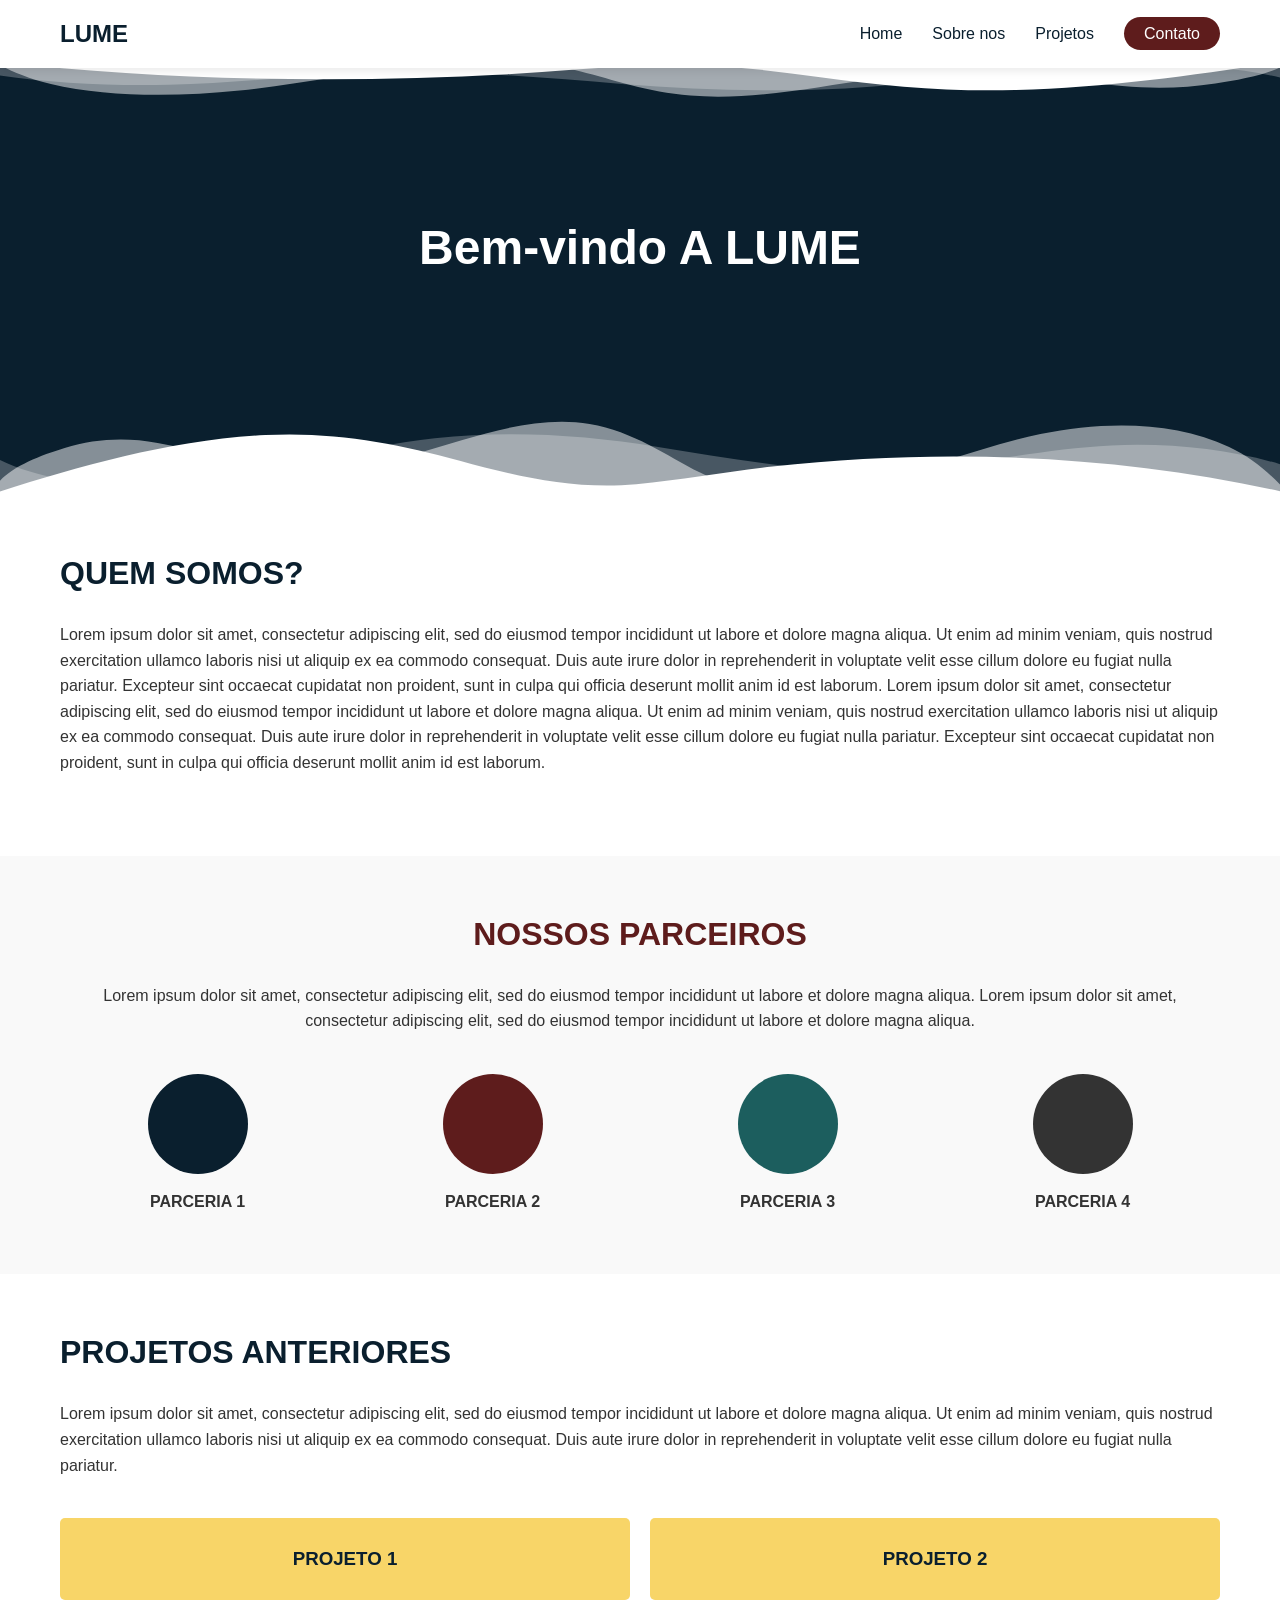
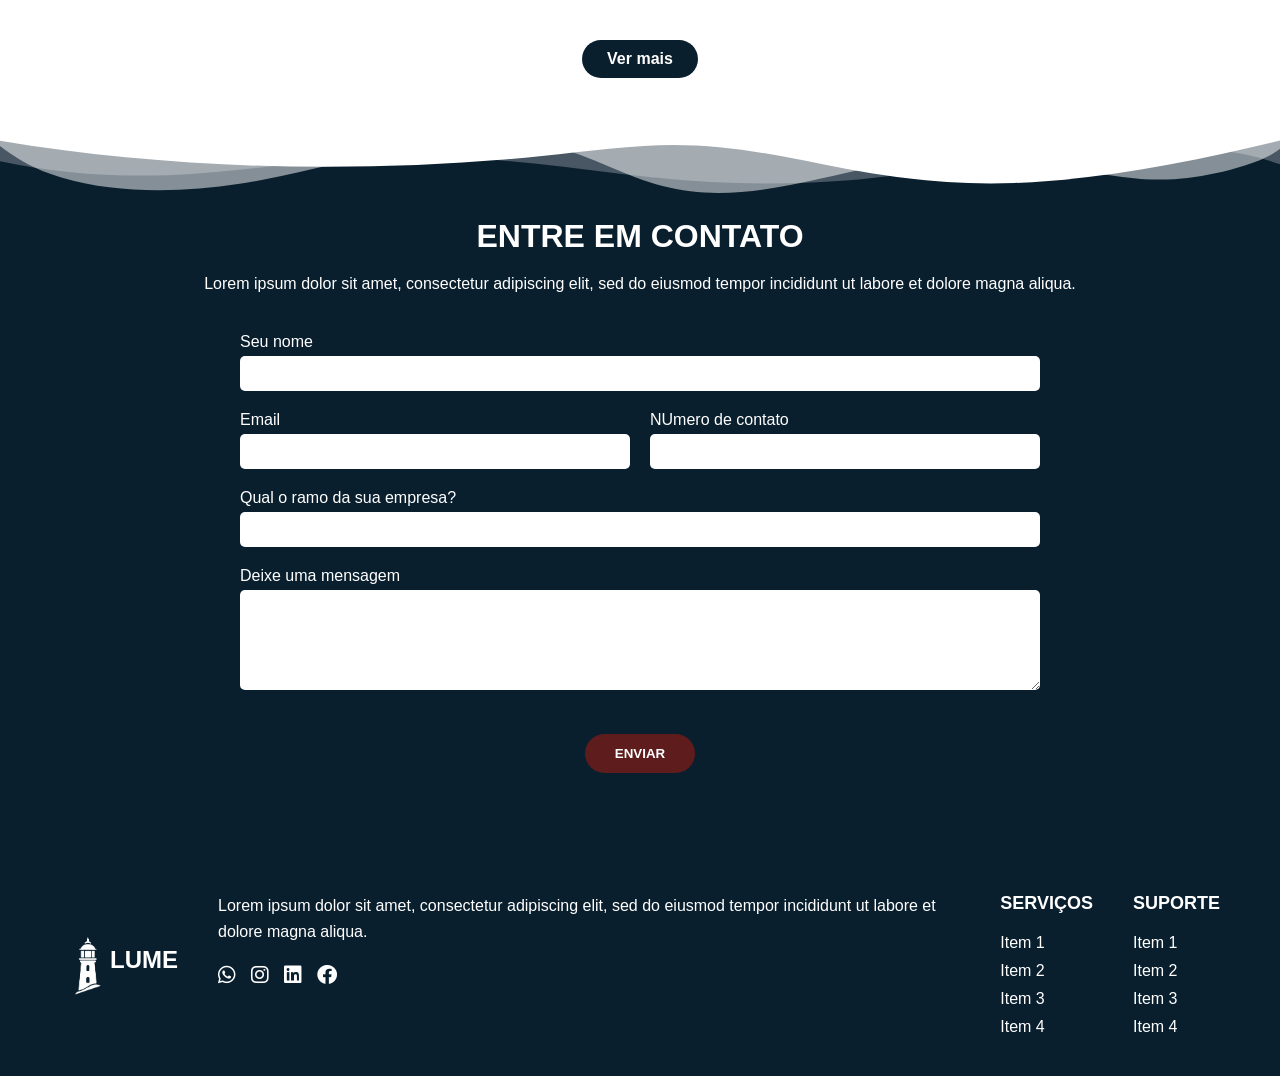
==== index.html @ be5d0ff2 "att" ====
<!DOCTYPE html>
<html lang="pt-br">
<head>
   <meta charset="UTF-8">
   <meta name="viewport" content="width=device-width, initial-scale=1.0">
   <title>LUME</title>
   <link rel="stylesheet" href="styles.css">
   <link rel="stylesheet" href="https://cdnjs.cloudflare.com/ajax/libs/font-awesome/6.0.0-beta3/css/all.min.css">
   <link href="https://fonts.cdnfonts.com/css/next-art" rel="stylesheet">
</head>
<body>
   <!-- Cabeçalho -->
   <header>
       <div class="container">
           <div class="logo" style="font-family: 'NEXT ART', sans-serif;">LUME</div>
           <nav>
               <ul>
                   <li><a href="#home" style="font-family: 'NEXT ART', sans-serif;">Home</a></li>
                   <li><a href="#sobre" style="font-family: 'NEXT ART', sans-serif;">Sobre nos</a></li>
                   <li><a href="#projetos" style="font-family: 'NEXT ART', sans-serif;">Projetos</a></li>
                   <li><a href="#contato" style="font-family: 'NEXT ART', sans-serif;" class="btn-contato">Contato</a></li>
               </ul>
           </nav>
       </div>
   </header>


   <!-- Seção Hero com Boas-vindas -->
   <section id="home" class="hero">
       <div class="wave-top"></div>
       <div class="container">
           <h1>Bem-vindo A LUME</h1>
           <div class="hero-image">
               <img src="farol5.PNG" alt="" class="hero-lighthouse">
           </div>
       </div>
       <div class="wave-bottom"></div>
   </section>


   <!-- Seção Quem Somos -->
   <section id="sobre" class="quem-somos">
       <div class="container">
           <h2>QUEM SOMOS?</h2>
           <p>Lorem ipsum dolor sit amet, consectetur adipiscing elit, sed do eiusmod tempor incididunt ut labore et dolore magna aliqua. Ut enim ad minim veniam, quis nostrud exercitation ullamco laboris nisi ut aliquip ex ea commodo consequat. Duis aute irure dolor in reprehenderit in voluptate velit esse cillum dolore eu fugiat nulla pariatur. Excepteur sint occaecat cupidatat non proident, sunt in culpa qui officia deserunt mollit anim id est laborum. Lorem ipsum dolor sit amet, consectetur adipiscing elit, sed do eiusmod tempor incididunt ut labore et dolore magna aliqua. Ut enim ad minim veniam, quis nostrud exercitation ullamco laboris nisi ut aliquip ex ea commodo consequat. Duis aute irure dolor in reprehenderit in voluptate velit esse cillum dolore eu fugiat nulla pariatur. Excepteur sint occaecat cupidatat non proident, sunt in culpa qui officia deserunt mollit anim id est laborum.</p>
       </div>
   </section>


   <!-- Seção Nossos Parceiros -->
   <section class="parceiros">
       <div class="container">
           <h2>NOSSOS PARCEIROS</h2>
           <p>Lorem ipsum dolor sit amet, consectetur adipiscing elit, sed do eiusmod tempor incididunt ut labore et dolore magna aliqua. Lorem ipsum dolor sit amet, consectetur adipiscing elit, sed do eiusmod tempor incididunt ut labore et dolore magna aliqua.</p>
          
           <div class="parceiros-grid">
               <div class="parceiro">
                   <div class="parceiro-img parceiro-1"></div>
                   <p>PARCERIA 1</p>
               </div>
               <div class="parceiro">
                   <div class="parceiro-img parceiro-2"></div>
                   <p>PARCERIA 2</p>
               </div>
               <div class="parceiro">
                   <div class="parceiro-img parceiro-3"></div>
                   <p>PARCERIA 3</p>
               </div>
               <div class="parceiro">
                   <div class="parceiro-img parceiro-4"></div>
                   <p>PARCERIA 4</p>
               </div>
           </div>
       </div>
   </section>


   <!-- Seção Projetos Anteriores -->
   <section id="projetos" class="projetos">
       <div class="container">
           <h2>PROJETOS ANTERIORES</h2>
           <p>Lorem ipsum dolor sit amet, consectetur adipiscing elit, sed do eiusmod tempor incididunt ut labore et dolore magna aliqua. Ut enim ad minim veniam, quis nostrud exercitation ullamco laboris nisi ut aliquip ex ea commodo consequat. Duis aute irure dolor in reprehenderit in voluptate velit esse cillum dolore eu fugiat nulla pariatur.</p>
          
           <div class="projetos-grid">
               <div class="projeto">
                   <h3>PROJETO 1</h3>
               </div>
               <div class="projeto">
                   <h3>PROJETO 2</h3>
               </div>
           </div>
          
           <div class="ver-mais-container">
               <a href="#" class="btn-ver-mais">Ver mais</a>
           </div>
       </div>
   </section>


   <!-- Seção Contato -->
   <section id="contato" class="contato">
       <div class="wave-top"></div>
       <div class="container">
           <h2>ENTRE EM CONTATO</h2>
           <p>Lorem ipsum dolor sit amet, consectetur adipiscing elit, sed do eiusmod tempor incididunt ut labore et dolore magna aliqua.</p>
          
           <form class="form-contato" id="contactForm">
               <div class="form-row">
                   <div class="form-group full">
                       <label for="nome" style="font-family: 'NEXT ART', sans-serif;">Seu nome</label>
                       <input type="text" id="nome" name="nome">
                   </div>
               </div>
              
               <div class="form-row">
                   <div class="form-group half">
                       <label for="email" style="font-family: 'NEXT ART', sans-serif;">Email</label>
                       <input type="email" id="email" name="email">
                   </div>
                   <div class="form-group half">
                       <label for="telefone" style="font-family: 'NEXT ART', sans-serif;">NUmero de contato</label>
                       <input type="tel" id="telefone" name="telefone">
                   </div>
               </div>
              
               <div class="form-row">
                   <div class="form-group full">
                       <label for="empresa" style="font-family: 'NEXT ART', sans-serif;">Qual o ramo da sua empresa?</label>
                       <input type="text" id="empresa" name="empresa">
                   </div>
               </div>
              
               <div class="form-row">
                   <div class="form-group full">
                       <label for="mensagem" style="font-family: 'NEXT ART', sans-serif;">Deixe uma mensagem</label>
                       <textarea id="mensagem" name="mensagem" rows="4"></textarea>
                   </div>
               </div>
               
               <!-- Botão de envio adicionado -->
               <div class="btn-container">
                   <button type="button" class="btn-enviar" id="btnEnviar">ENVIAR</button>
               </div>
           </form>
       </div>
   </section>


   <!-- Rodapé -->
   <footer>
       <div class="container">
           <div class="footer-content">
               <div class="footer-logo">
                   <div class="logo-icon"><img src="farol1.PNG" alt="" style="display: block; width: 55px; height: auto;"></div>
                   <div class="logo-text" style="font-family: 'NEXT ART', sans-serif;">LUME</div>
               </div>
              
               <div class="footer-info">
                   <p>Lorem ipsum dolor sit amet, consectetur adipiscing elit, sed do eiusmod tempor incididunt ut labore et dolore magna aliqua.</p>
                   <div class="social-icons">
                       <a href="#"><i class="fab fa-whatsapp"></i></a>
                       <a href="#"><i class="fab fa-instagram"></i></a>
                       <a href="#"><i class="fab fa-linkedin"></i></a>
                       <a href="#"><i class="fab fa-facebook"></i></a>
                   </div>
               </div>
              
               <div class="footer-links">
                   <div class="footer-column">
                       <h3>SERVIÇOS</h3>
                       <ul>
                           <li>Item 1</li>
                           <li>Item 2</li>
                           <li>Item 3</li>
                           <li>Item 4</li>
                       </ul>
                   </div>
                  
                   <div class="footer-column">
                       <h3>SUPORTE</h3>
                       <ul>
                           <li>Item 1</li>
                           <li>Item 2</li>
                           <li>Item 3</li>
                           <li>Item 4</li>
                       </ul>
                   </div>
               </div>
           </div>
       </div>
   </footer>
   <!-- Popup de confirmação -->
   <div id="popup" class="popup">
       <div class="popup-content">
           <p>Mensagem enviada com sucesso!</p>
       </div>
   </div>

   <script>
       // Script para limpar o formulário e mostrar popup
       document.addEventListener('DOMContentLoaded', function() {
           const form = document.getElementById('contactForm');
           const btnEnviar = document.getElementById('btnEnviar');
           const popup = document.getElementById('popup');
           
           btnEnviar.addEventListener('click', function() {
               // Simular envio (em um caso real, aqui seria o envio para o servidor)
               
               // Limpar todos os campos do formulário
               form.reset();
               
               // Mostrar o popup
               popup.classList.add('show');
               
               // Esconder o popup após 3 segundos
               setTimeout(function() {
                   popup.classList.remove('show');
               }, 3000);
           });
           
           // Script para garantir rolagem suave em navegadores mais antigos
           document.querySelectorAll('a[href^="#"]').forEach(anchor => {
               anchor.addEventListener('click', function(e) {
                   e.preventDefault();
                   
                   const targetId = this.getAttribute('href');
                   const targetElement = document.querySelector(targetId);
                   
                   if (targetElement) {
                       // Usar scrollIntoView com comportamento suave
                       targetElement.scrollIntoView({
                           behavior: 'smooth',
                           block: 'start'
                       });
                   }
               });
           });
       });
   </script>
</body>
</html>
---- styles.css ----
/* Estilos Gerais */
* {
   margin: 0;
   padding: 0;
   box-sizing: border-box;
   font-family: Arial, sans-serif;
}

body {
   overflow-x: hidden;
   /* Adicionando padding-top para compensar a navbar fixa */
   padding-top: 80px;
}

.container {
   width: 100%;
   max-width: 1200px;
   margin: 0 auto;
   padding: 0 20px;
}

h1, h2, h3 {
   font-weight: bold;
   font-family: 'NEXT ART', sans-serif;
}

section {
   padding: 60px 0;
}

/* Cabeçalho - Modificado para ficar fixo */
header {
   background-color: #fff;
   padding: 20px 0;
   position: fixed;
   top: 0;
   left: 0;
   width: 100%;
   z-index: 1000;
   box-shadow: 0 2px 10px rgba(0, 0, 0, 0.1);
}

header .container {
   display: flex;
   justify-content: space-between;
   align-items: center;
}

.logo {
   font-size: 24px;
   font-weight: bold;
   color: #0a1f2e;
}

nav ul {
   display: flex;
   list-style: none;
}

nav ul li {
   margin-left: 30px;
}

nav ul li a {
   text-decoration: none;
   color: #0a1f2e;
   font-weight: 500;
   transition: color 0.3s;
}

nav ul li a:hover {
   color: #3a6a8a;
}

.btn-contato {
   background-color:#5e1c1c;
   color: white !important;
   padding: 8px 20px;
   border-radius: 20px;
   transition: background-color 0.3s;
}

.btn-contato:hover {
   background-color: #3a6a8a;
}

/* Seção Hero */
.hero {
   background-color: #0a1f2e;
   /* background-image: url("CDV_11exp0-.png"); */
   background-repeat: no-repeat;
   background-size: contain;
   background-repeat: no-repeat;
   background-position: center;
   background-position: center;
   min-height: 40vh;
   color: white;
   text-align: center;
   padding: 80px 0 120px;
   position: relative;
   overflow: hidden;
   /* Ajustando o margin-top para compensar a navbar fixa */
   margin-top: -20px;
}

.wave-top {
   position: absolute;
   top: 0;
   left: 0;
   width: 100%;
   height: 40px;
   background-image: url("data:image/svg+xml,%3Csvg xmlns='http://www.w3.org/2000/svg' viewBox='0 0 1200 120' preserveAspectRatio='none'%3E%3Cpath d='M0,0V46.29c47.79,22.2,103.59,32.17,158,28,70.36-5.37,136.33-33.31,206.8-37.5C438.64,32.43,512.34,53.67,583,72.05c69.27,18,138.3,24.88,209.4,13.08,36.15-6,69.85-17.84,104.45-29.34C989.49,25,1113-14.29,1200,52.47V0Z' opacity='.25' fill='%23FFFFFF'/%3E%3Cpath d='M0,0V15.81C13,36.92,27.64,56.86,47.69,72.05,99.41,111.27,165,111,224.58,91.58c31.15-10.15,60.09-26.07,89.67-39.8,40.92-19,84.73-46,130.83-49.67,36.26-2.85,70.9,9.42,98.6,31.56,31.77,25.39,62.32,62,103.63,73,40.44,10.79,81.35-6.69,119.13-24.28s75.16-39,116.92-43.05c59.73-5.85,113.28,22.88,168.9,38.84,30.2,8.66,59,6.17,87.09-7.5,22.43-10.89,48-26.93,60.65-49.24V0Z' opacity='.5' fill='%23FFFFFF'/%3E%3Cpath d='M0,0V5.63C149.93,59,314.09,71.32,475.83,42.57c43-7.64,84.23-20.12,127.61-26.46,59-8.63,112.48,12.24,165.56,35.4C827.93,77.22,886,95.24,951.2,90c86.53-7,172.46-45.71,248.8-84.81V0Z' fill='%23FFFFFF'/%3E%3C/svg%3E");
   background-size: cover;
}

.hero h1 {
   font-size: 48px;
   margin-top: 80px;
   margin-bottom: 100px;
}

.hero-image {
   position: relative;
   display: flex;
   justify-content: center;
   align-items: center;
   width: 100%;
   height: auto;
   margin: 0 auto;
   overflow: hidden;
}

.hero-lighthouse {
   max-height: 60vh;
   max-width: 100%;
   object-fit: contain;
   margin: 0 auto;
   display: block;
}

.wave-bottom {
   position: absolute;
   bottom: 0;
   left: 0;
   width: 100%;
   height: 80px;
   background-image: url("data:image/svg+xml,%3Csvg xmlns='http://www.w3.org/2000/svg' viewBox='0 0 1200 120' preserveAspectRatio='none'%3E%3Cpath d='M0,0V46.29c47.79,22.2,103.59,32.17,158,28,70.36-5.37,136.33-33.31,206.8-37.5C438.64,32.43,512.34,53.67,583,72.05c69.27,18,138.3,24.88,209.4,13.08,36.15-6,69.85-17.84,104.45-29.34C989.49,25,1113-14.29,1200,52.47V0Z' opacity='.25' fill='%23FFFFFF'/%3E%3Cpath d='M0,0V15.81C13,36.92,27.64,56.86,47.69,72.05,99.41,111.27,165,111,224.58,91.58c31.15-10.15,60.09-26.07,89.67-39.8,40.92-19,84.73-46,130.83-49.67,36.26-2.85,70.9,9.42,98.6,31.56,31.77,25.39,62.32,62,103.63,73,40.44,10.79,81.35-6.69,119.13-24.28s75.16-39,116.92-43.05c59.73-5.85,113.28,22.88,168.9,38.84,30.2,8.66,59,6.17,87.09-7.5,22.43-10.89,48-26.93,60.65-49.24V0Z' opacity='.5' fill='%23FFFFFF'/%3E%3Cpath d='M0,0V5.63C149.93,59,314.09,71.32,475.83,42.57c43-7.64,84.23-20.12,127.61-26.46,59-8.63,112.48,12.24,165.56,35.4C827.93,77.22,886,95.24,951.2,90c86.53-7,172.46-45.71,248.8-84.81V0Z' fill='%23FFFFFF'/%3E%3C/svg%3E");
   background-size: cover;
   transform: rotate(180deg);
}

/* Seção Quem Somos */
.quem-somos {
   padding: 60px 0;
}

.quem-somos h2 {
   color: #0a1f2e;
   font-size: 32px;
   margin-bottom: 30px;
}

.quem-somos p {
   color: #333;
   line-height: 1.6;
   margin-bottom: 20px;
}

/* Seção Parceiros */
.parceiros {
   padding: 60px 0;
   background-color: #f9f9f9;
}

.parceiros h2 {
   color: #5e1c1c;
   font-size: 32px;
   margin-bottom: 30px;
   text-align: center;
}

.parceiros p {
   color: #333;
   line-height: 1.6;
   margin-bottom: 40px;
   text-align: center;
}

.parceiros-grid {
   display: flex;
   justify-content: space-between;
   flex-wrap: wrap;
   gap: 20px;
}

.parceiro {
   flex: 1;
   min-width: 200px;
   text-align: center;
}

.parceiro-img {
   width: 100px;
   height: 100px;
   border-radius: 50%;
   margin: 0 auto 15px;
}

.parceiro-1 {
   background-color: #0a1f2e;
}

.parceiro-2 {
   background-color: #5e1c1c;
}

.parceiro-3 {
   background-color: #1c5e5e;
}

.parceiro-4 {
   background-color: #333;
}

.parceiro p {
   margin-bottom: 0;
   font-weight: bold;
}

/* Seção Projetos */
.projetos {
   padding: 60px 0;
}

.projetos h2 {
   color: #0a1f2e;
   font-size: 32px;
   margin-bottom: 30px;
}

.projetos p {
   color: #333;
   line-height: 1.6;
   margin-bottom: 40px;
}

.projetos-grid {
   display: flex;
   gap: 20px;
   margin-bottom: 40px;
}

.projeto {
   flex: 1;
   background-color: #f8d568;
   padding: 30px;
   border-radius: 5px;
   text-align: center;
}

.projeto h3 {
   color: #0a1f2e;
}

.ver-mais-container {
   text-align: center;
}

.btn-ver-mais {
   display: inline-block;
   background-color: #0a1f2e;
   color: white;
   text-decoration: none;
   padding: 10px 25px;
   border-radius: 20px;
   font-weight: bold;
   transition: background-color 0.3s;
}

.btn-ver-mais:hover {
   background-color: #3a6a8a;
}

/* Seção Contato */
.contato {
   background-color: #0a1f2e;
   color: white;
   padding: 80px 0 60px;
   position: relative;
}

.contato .wave-top {
   height: 60px;
}

.contato h2 {
   font-size: 32px;
   margin-bottom: 20px;
   text-align: center;
}

.contato p {
   text-align: center;
   margin-bottom: 40px;
}

.form-contato {
   max-width: 800px;
   margin: 0 auto;
}

.form-row {
   display: flex;
   gap: 20px;
   margin-bottom: 20px;
}

.form-group {
   flex: 1;
}

.form-group.full {
   width: 100%;
}

.form-group.half {
   width: 50%;
}

.form-group label {
   display: block;
   margin-bottom: 5px;
   color: white;
}

.form-group input,
.form-group textarea {
   width: 100%;
   padding: 10px;
   border: none;
   border-radius: 5px;
   background-color: white;
}

.form-group textarea {
   resize: vertical;
   min-height: 100px;
}

/* Botão de envio do formulário */
.btn-enviar {
   display: inline-block;
   background-color: #5e1c1c;
   color: white;
   text-decoration: none;
   padding: 12px 30px;
   border: none;
   border-radius: 20px;
   font-weight: bold;
   cursor: pointer;
   transition: background-color 0.3s;
   margin-top: 20px;
   font-family: 'NEXT ART', sans-serif;
}

.btn-enviar:hover {
   background-color: #3a6a8a;
}

.btn-container {
   text-align: center;
   margin-top: 20px;
}

/* Rodapé */
footer {
   background-color: #0a1f2e;
   color: white;
   padding: 60px 0 30px;
}

.footer-content {
   display: flex;
   flex-wrap: wrap;
   gap: 40px;
}

.footer-logo {
   display: flex;
   align-items: center;
   margin-bottom: 20px;
}

.logo-icon {
   width: 40px;
   height: 60px;
   margin-right: 10px;
}

.logo-text {
   font-size: 24px;
   font-weight: bold;
}

.footer-info {
   flex: 1;
   min-width: 200px;
}

.footer-info p {
   margin-bottom: 20px;
   line-height: 1.6;
}

.social-icons {
   display: flex;
   gap: 15px;
}

.social-icons a {
   color: white;
   font-size: 20px;
   transition: color 0.3s;
}

.social-icons a:hover {
   color: #f8d568;
}

.footer-links {
   display: flex;
   gap: 40px;
}

.footer-column h3 {
   margin-bottom: 20px;
   font-size: 18px;
}

.footer-column ul {
   list-style: none;
}

.footer-column ul li {
   margin-bottom: 10px;
}

/* Estilos para o popup */
.popup {
   position: fixed;
   top: 50%;
   left: 50%;
   transform: translate(-50%, -50%);
   background-color: #5e1c1c;
   color: white;
   padding: 20px 40px;
   border-radius: 10px;
   box-shadow: 0 5px 15px rgba(0, 0, 0, 0.3);
   z-index: 2000;
   opacity: 0;
   visibility: hidden;
   transition: opacity 0.3s, visibility 0.3s;
}

.popup.show {
   opacity: 1;
   visibility: visible;
}

.popup-content {
   text-align: center;
}

.popup-content p {
   margin: 0;
   font-size: 18px;
   font-weight: bold;
   font-family: 'NEXT ART', sans-serif;
}

/* Adicionando rolagem suave para toda a página */
html {
   scroll-behavior: smooth;
}

/* Responsividade - Melhorada para mobile */
@media (max-width: 768px) {
   header .container {
       flex-direction: column;
   }
  
   nav ul {
       margin-top: 20px;
   }
  
   nav ul li {
       margin-left: 15px;
       margin-right: 15px;
   }
  
   .hero h1 {
       font-size: 36px;
   }
  
   .parceiros-grid {
       justify-content: center;
   }
  
   .parceiro {
       flex-basis: 40%;
   }
  
   .projetos-grid {
       flex-direction: column;
   }
  
   .form-row {
       flex-direction: column;
       gap: 15px;
   }
   
   /* Corrigindo o layout do formulário no mobile */
   .form-group.half {
       width: 100%;
   }
  
   .footer-content {
       flex-direction: column;
   }
  
   .footer-links {
       flex-direction: column;
       gap: 20px;
   }
   
   /* Corrigindo as listas no mobile */
   .footer-column ul {
       padding-left: 0;
   }
   
   /* Melhorando o footer no mobile */
   .footer-links {
       display: none; /* Ocultando as listas no mobile */
   }
}

@media (max-width: 480px) {
   body {
       padding-top: 120px; /* Ajustando para navbar em modo mobile */
   }
   
   nav ul {
       flex-wrap: wrap;
       justify-content: center;
   }
  
   nav ul li {
       margin: 5px 10px;
   }
  
   .hero h1 {
       font-size: 28px;
   }
  
   .parceiro {
       flex-basis: 100%;
   }
   
   /* Melhorando o espaçamento no mobile */
   .form-group {
       margin-bottom: 15px;
   }
   
   .form-row {
       margin-bottom: 0;
   }
   
   /* Ajustando o footer para mobile */
   .footer-info {
       text-align: center;
   }
   
   .social-icons {
       justify-content: center;
       margin-top: 20px;
   }
}
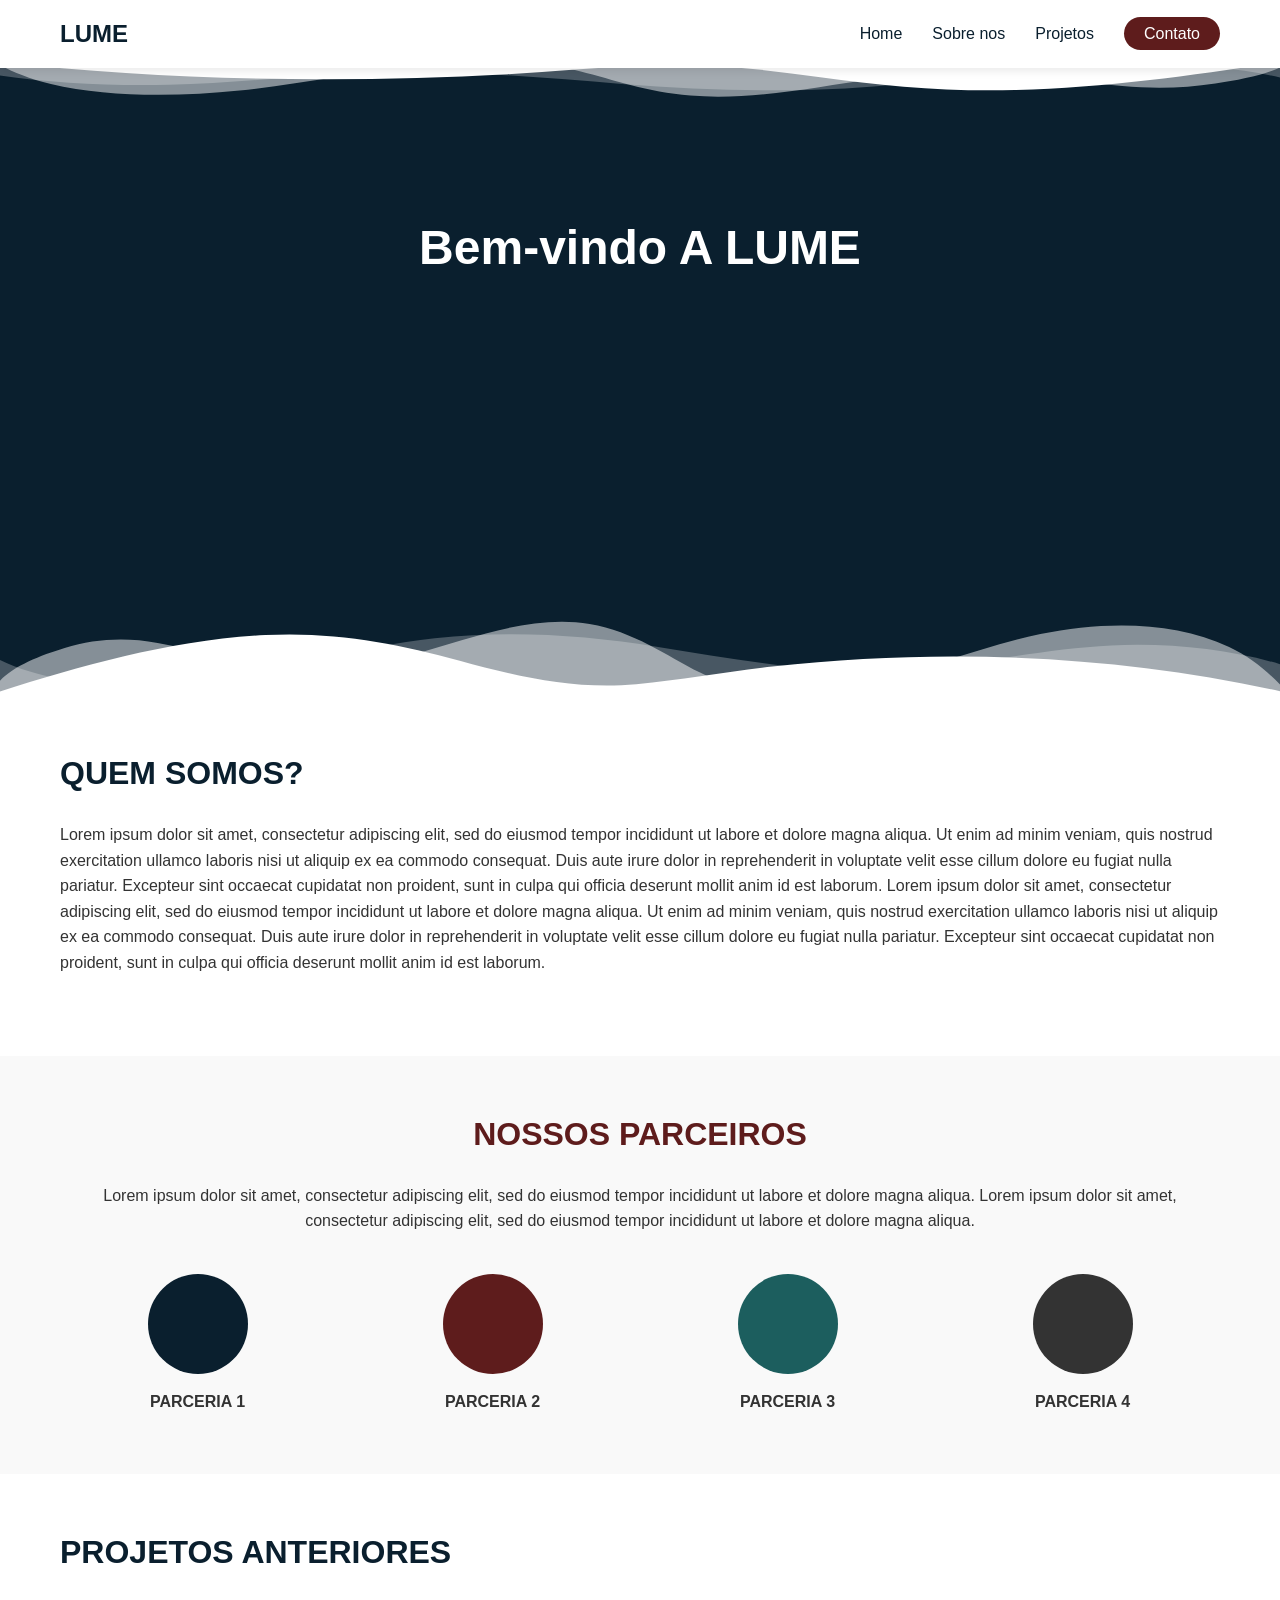
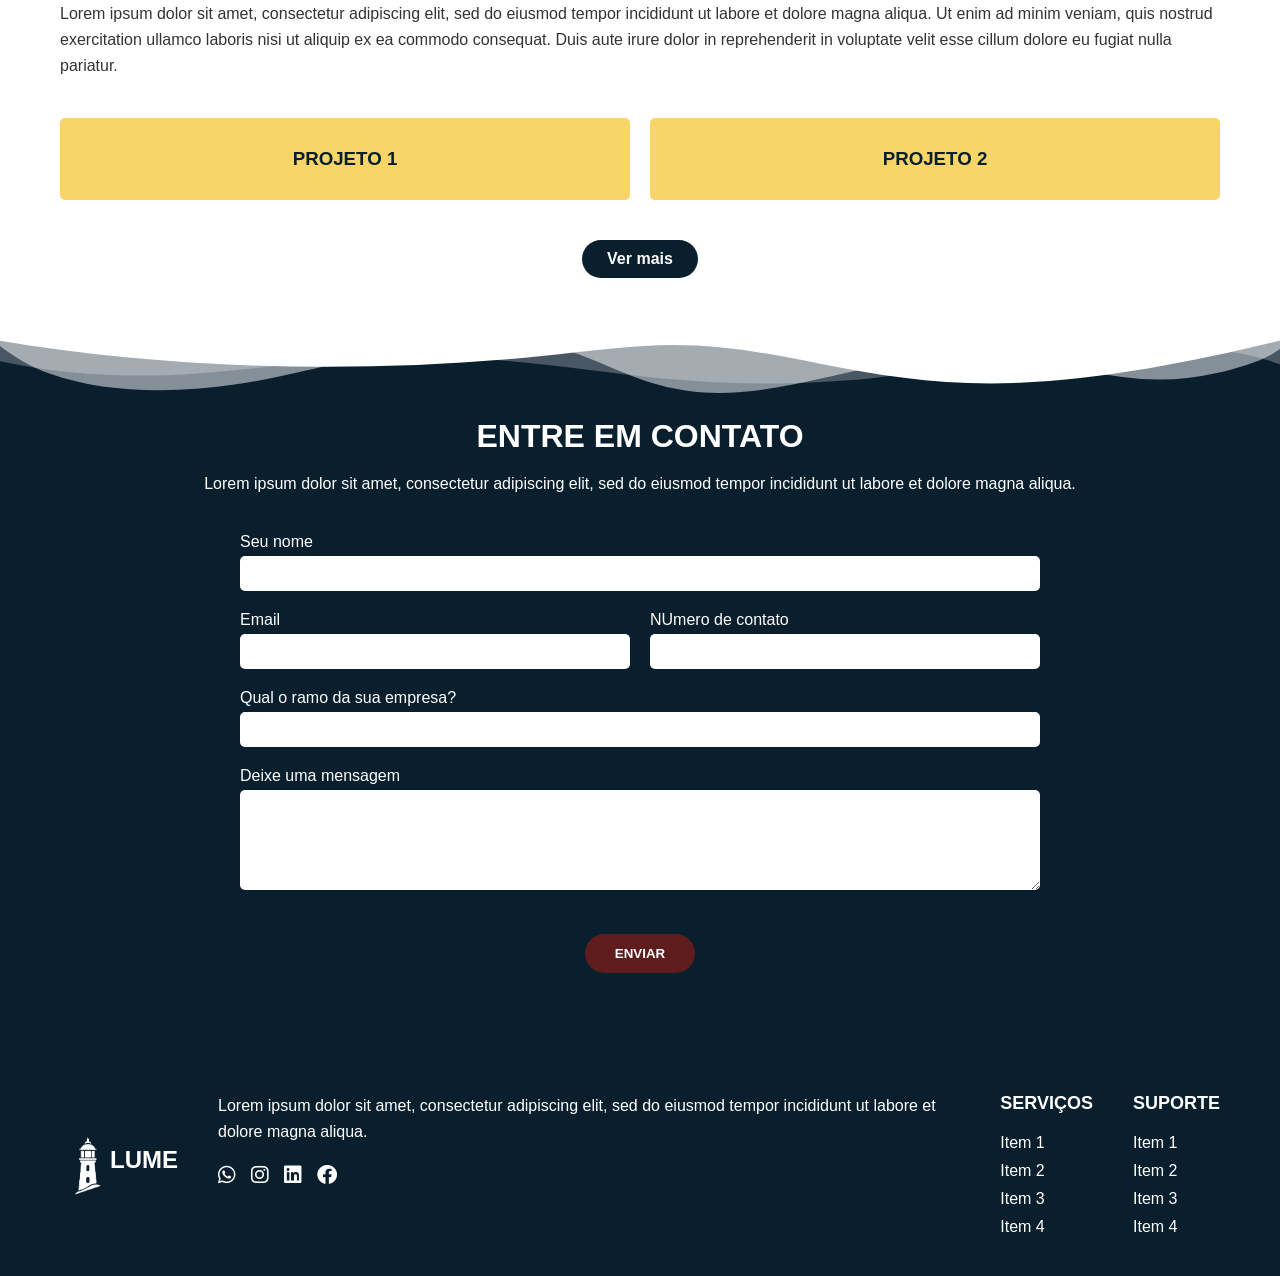
==== commit 3b487e4a: "att" ====
--- a/index.html
+++ b/index.html
@@ -31,7 +31,7 @@
        <div class="container">
            <h1>Bem-vindo A LUME</h1>
            <div class="hero-image">
-               <img src="farol5.PNG" alt="" class="hero-lighthouse">
+               <img src="farol5.PNG" alt="" style="height: 60vh; transform: translateY(-140px) translateX(-550px);">
            </div>
        </div>
        <div class="wave-bottom"></div>
--- a/styles.css
+++ b/styles.css
@@ -1,587 +1,579 @@
 /* Estilos Gerais */
 * {
-   margin: 0;
-   padding: 0;
-   box-sizing: border-box;
-   font-family: Arial, sans-serif;
-}
-
-body {
-   overflow-x: hidden;
-   /* Adicionando padding-top para compensar a navbar fixa */
-   padding-top: 80px;
-}
-
-.container {
-   width: 100%;
-   max-width: 1200px;
-   margin: 0 auto;
-   padding: 0 20px;
-}
-
-h1, h2, h3 {
-   font-weight: bold;
-   font-family: 'NEXT ART', sans-serif;
-}
-
-section {
-   padding: 60px 0;
-}
-
-/* Cabeçalho - Modificado para ficar fixo */
-header {
-   background-color: #fff;
-   padding: 20px 0;
-   position: fixed;
-   top: 0;
-   left: 0;
-   width: 100%;
-   z-index: 1000;
-   box-shadow: 0 2px 10px rgba(0, 0, 0, 0.1);
-}
-
-header .container {
-   display: flex;
-   justify-content: space-between;
-   align-items: center;
-}
-
-.logo {
-   font-size: 24px;
-   font-weight: bold;
-   color: #0a1f2e;
-}
-
-nav ul {
-   display: flex;
-   list-style: none;
-}
-
-nav ul li {
-   margin-left: 30px;
-}
-
-nav ul li a {
-   text-decoration: none;
-   color: #0a1f2e;
-   font-weight: 500;
-   transition: color 0.3s;
-}
-
-nav ul li a:hover {
-   color: #3a6a8a;
-}
-
-.btn-contato {
-   background-color:#5e1c1c;
-   color: white !important;
-   padding: 8px 20px;
-   border-radius: 20px;
-   transition: background-color 0.3s;
-}
-
-.btn-contato:hover {
-   background-color: #3a6a8a;
-}
-
-/* Seção Hero */
-.hero {
-   background-color: #0a1f2e;
-   /* background-image: url("CDV_11exp0-.png"); */
-   background-repeat: no-repeat;
-   background-size: contain;
-   background-repeat: no-repeat;
-   background-position: center;
-   background-position: center;
-   min-height: 40vh;
-   color: white;
-   text-align: center;
-   padding: 80px 0 120px;
-   position: relative;
-   overflow: hidden;
-   /* Ajustando o margin-top para compensar a navbar fixa */
-   margin-top: -20px;
-}
-
-.wave-top {
-   position: absolute;
-   top: 0;
-   left: 0;
-   width: 100%;
-   height: 40px;
-   background-image: url("data:image/svg+xml,%3Csvg xmlns='http://www.w3.org/2000/svg' viewBox='0 0 1200 120' preserveAspectRatio='none'%3E%3Cpath d='M0,0V46.29c47.79,22.2,103.59,32.17,158,28,70.36-5.37,136.33-33.31,206.8-37.5C438.64,32.43,512.34,53.67,583,72.05c69.27,18,138.3,24.88,209.4,13.08,36.15-6,69.85-17.84,104.45-29.34C989.49,25,1113-14.29,1200,52.47V0Z' opacity='.25' fill='%23FFFFFF'/%3E%3Cpath d='M0,0V15.81C13,36.92,27.64,56.86,47.69,72.05,99.41,111.27,165,111,224.58,91.58c31.15-10.15,60.09-26.07,89.67-39.8,40.92-19,84.73-46,130.83-49.67,36.26-2.85,70.9,9.42,98.6,31.56,31.77,25.39,62.32,62,103.63,73,40.44,10.79,81.35-6.69,119.13-24.28s75.16-39,116.92-43.05c59.73-5.85,113.28,22.88,168.9,38.84,30.2,8.66,59,6.17,87.09-7.5,22.43-10.89,48-26.93,60.65-49.24V0Z' opacity='.5' fill='%23FFFFFF'/%3E%3Cpath d='M0,0V5.63C149.93,59,314.09,71.32,475.83,42.57c43-7.64,84.23-20.12,127.61-26.46,59-8.63,112.48,12.24,165.56,35.4C827.93,77.22,886,95.24,951.2,90c86.53-7,172.46-45.71,248.8-84.81V0Z' fill='%23FFFFFF'/%3E%3C/svg%3E");
-   background-size: cover;
-}
-
-.hero h1 {
-   font-size: 48px;
-   margin-top: 80px;
-   margin-bottom: 100px;
-}
-
-.hero-image {
-   position: relative;
-   display: flex;
-   justify-content: center;
-   align-items: center;
-   width: 100%;
-   height: auto;
-   margin: 0 auto;
-   overflow: hidden;
-}
-
-.hero-lighthouse {
-   max-height: 60vh;
-   max-width: 100%;
-   object-fit: contain;
-   margin: 0 auto;
-   display: block;
-}
-
-.wave-bottom {
-   position: absolute;
-   bottom: 0;
-   left: 0;
-   width: 100%;
-   height: 80px;
-   background-image: url("data:image/svg+xml,%3Csvg xmlns='http://www.w3.org/2000/svg' viewBox='0 0 1200 120' preserveAspectRatio='none'%3E%3Cpath d='M0,0V46.29c47.79,22.2,103.59,32.17,158,28,70.36-5.37,136.33-33.31,206.8-37.5C438.64,32.43,512.34,53.67,583,72.05c69.27,18,138.3,24.88,209.4,13.08,36.15-6,69.85-17.84,104.45-29.34C989.49,25,1113-14.29,1200,52.47V0Z' opacity='.25' fill='%23FFFFFF'/%3E%3Cpath d='M0,0V15.81C13,36.92,27.64,56.86,47.69,72.05,99.41,111.27,165,111,224.58,91.58c31.15-10.15,60.09-26.07,89.67-39.8,40.92-19,84.73-46,130.83-49.67,36.26-2.85,70.9,9.42,98.6,31.56,31.77,25.39,62.32,62,103.63,73,40.44,10.79,81.35-6.69,119.13-24.28s75.16-39,116.92-43.05c59.73-5.85,113.28,22.88,168.9,38.84,30.2,8.66,59,6.17,87.09-7.5,22.43-10.89,48-26.93,60.65-49.24V0Z' opacity='.5' fill='%23FFFFFF'/%3E%3Cpath d='M0,0V5.63C149.93,59,314.09,71.32,475.83,42.57c43-7.64,84.23-20.12,127.61-26.46,59-8.63,112.48,12.24,165.56,35.4C827.93,77.22,886,95.24,951.2,90c86.53-7,172.46-45.71,248.8-84.81V0Z' fill='%23FFFFFF'/%3E%3C/svg%3E");
-   background-size: cover;
-   transform: rotate(180deg);
-}
-
-/* Seção Quem Somos */
-.quem-somos {
-   padding: 60px 0;
-}
-
-.quem-somos h2 {
-   color: #0a1f2e;
-   font-size: 32px;
-   margin-bottom: 30px;
-}
-
-.quem-somos p {
-   color: #333;
-   line-height: 1.6;
-   margin-bottom: 20px;
-}
-
-/* Seção Parceiros */
-.parceiros {
-   padding: 60px 0;
-   background-color: #f9f9f9;
-}
-
-.parceiros h2 {
-   color: #5e1c1c;
-   font-size: 32px;
-   margin-bottom: 30px;
-   text-align: center;
-}
-
-.parceiros p {
-   color: #333;
-   line-height: 1.6;
-   margin-bottom: 40px;
-   text-align: center;
-}
-
-.parceiros-grid {
-   display: flex;
-   justify-content: space-between;
-   flex-wrap: wrap;
-   gap: 20px;
-}
-
-.parceiro {
-   flex: 1;
-   min-width: 200px;
-   text-align: center;
-}
-
-.parceiro-img {
-   width: 100px;
-   height: 100px;
-   border-radius: 50%;
-   margin: 0 auto 15px;
-}
-
-.parceiro-1 {
-   background-color: #0a1f2e;
-}
-
-.parceiro-2 {
-   background-color: #5e1c1c;
-}
-
-.parceiro-3 {
-   background-color: #1c5e5e;
-}
-
-.parceiro-4 {
-   background-color: #333;
-}
-
-.parceiro p {
-   margin-bottom: 0;
-   font-weight: bold;
-}
-
-/* Seção Projetos */
-.projetos {
-   padding: 60px 0;
-}
-
-.projetos h2 {
-   color: #0a1f2e;
-   font-size: 32px;
-   margin-bottom: 30px;
-}
-
-.projetos p {
-   color: #333;
-   line-height: 1.6;
-   margin-bottom: 40px;
-}
-
-.projetos-grid {
-   display: flex;
-   gap: 20px;
-   margin-bottom: 40px;
-}
-
-.projeto {
-   flex: 1;
-   background-color: #f8d568;
-   padding: 30px;
-   border-radius: 5px;
-   text-align: center;
-}
-
-.projeto h3 {
-   color: #0a1f2e;
-}
-
-.ver-mais-container {
-   text-align: center;
-}
-
-.btn-ver-mais {
-   display: inline-block;
-   background-color: #0a1f2e;
-   color: white;
-   text-decoration: none;
-   padding: 10px 25px;
-   border-radius: 20px;
-   font-weight: bold;
-   transition: background-color 0.3s;
-}
-
-.btn-ver-mais:hover {
-   background-color: #3a6a8a;
-}
-
-/* Seção Contato */
-.contato {
-   background-color: #0a1f2e;
-   color: white;
-   padding: 80px 0 60px;
-   position: relative;
-}
-
-.contato .wave-top {
-   height: 60px;
-}
-
-.contato h2 {
-   font-size: 32px;
-   margin-bottom: 20px;
-   text-align: center;
-}
-
-.contato p {
-   text-align: center;
-   margin-bottom: 40px;
-}
-
-.form-contato {
-   max-width: 800px;
-   margin: 0 auto;
-}
-
-.form-row {
-   display: flex;
-   gap: 20px;
-   margin-bottom: 20px;
-}
-
-.form-group {
-   flex: 1;
-}
-
-.form-group.full {
-   width: 100%;
-}
-
-.form-group.half {
-   width: 50%;
-}
-
-.form-group label {
-   display: block;
-   margin-bottom: 5px;
-   color: white;
-}
-
-.form-group input,
-.form-group textarea {
-   width: 100%;
-   padding: 10px;
-   border: none;
-   border-radius: 5px;
-   background-color: white;
-}
-
-.form-group textarea {
-   resize: vertical;
-   min-height: 100px;
-}
-
-/* Botão de envio do formulário */
-.btn-enviar {
-   display: inline-block;
-   background-color: #5e1c1c;
-   color: white;
-   text-decoration: none;
-   padding: 12px 30px;
-   border: none;
-   border-radius: 20px;
-   font-weight: bold;
-   cursor: pointer;
-   transition: background-color 0.3s;
-   margin-top: 20px;
-   font-family: 'NEXT ART', sans-serif;
-}
-
-.btn-enviar:hover {
-   background-color: #3a6a8a;
-}
-
-.btn-container {
-   text-align: center;
-   margin-top: 20px;
-}
-
-/* Rodapé */
-footer {
-   background-color: #0a1f2e;
-   color: white;
-   padding: 60px 0 30px;
-}
-
-.footer-content {
-   display: flex;
-   flex-wrap: wrap;
-   gap: 40px;
-}
-
-.footer-logo {
-   display: flex;
-   align-items: center;
-   margin-bottom: 20px;
-}
-
-.logo-icon {
-   width: 40px;
-   height: 60px;
-   margin-right: 10px;
-}
-
-.logo-text {
-   font-size: 24px;
-   font-weight: bold;
-}
-
-.footer-info {
-   flex: 1;
-   min-width: 200px;
-}
-
-.footer-info p {
-   margin-bottom: 20px;
-   line-height: 1.6;
-}
-
-.social-icons {
-   display: flex;
-   gap: 15px;
-}
-
-.social-icons a {
-   color: white;
-   font-size: 20px;
-   transition: color 0.3s;
-}
-
-.social-icons a:hover {
-   color: #f8d568;
-}
-
-.footer-links {
-   display: flex;
-   gap: 40px;
-}
-
-.footer-column h3 {
-   margin-bottom: 20px;
-   font-size: 18px;
-}
-
-.footer-column ul {
-   list-style: none;
-}
-
-.footer-column ul li {
-   margin-bottom: 10px;
-}
-
-/* Estilos para o popup */
-.popup {
-   position: fixed;
-   top: 50%;
-   left: 50%;
-   transform: translate(-50%, -50%);
-   background-color: #5e1c1c;
-   color: white;
-   padding: 20px 40px;
-   border-radius: 10px;
-   box-shadow: 0 5px 15px rgba(0, 0, 0, 0.3);
-   z-index: 2000;
-   opacity: 0;
-   visibility: hidden;
-   transition: opacity 0.3s, visibility 0.3s;
-}
-
-.popup.show {
-   opacity: 1;
-   visibility: visible;
-}
-
-.popup-content {
-   text-align: center;
-}
-
-.popup-content p {
-   margin: 0;
-   font-size: 18px;
-   font-weight: bold;
-   font-family: 'NEXT ART', sans-serif;
-}
-
-/* Adicionando rolagem suave para toda a página */
-html {
-   scroll-behavior: smooth;
-}
-
-/* Responsividade - Melhorada para mobile */
-@media (max-width: 768px) {
-   header .container {
-       flex-direction: column;
+    margin: 0;
+    padding: 0;
+    box-sizing: border-box;
+    font-family: Arial, sans-serif;
+ }
+ 
+ body {
+    overflow-x: hidden;
+    /* Adicionando padding-top para compensar a navbar fixa */
+    padding-top: 80px;
+ }
+ 
+ .container {
+    width: 100%;
+    max-width: 1200px;
+    margin: 0 auto;
+    padding: 0 20px;
+ }
+ 
+ h1, h2, h3 {
+    font-weight: bold;
+    font-family: 'NEXT ART', sans-serif;
+ }
+ 
+ section {
+    padding: 60px 0;
+ }
+ 
+ /* Cabeçalho - Modificado para ficar fixo */
+ header {
+    background-color: #fff;
+    padding: 20px 0;
+    position: fixed;
+    top: 0;
+    left: 0;
+    width: 100%;
+    z-index: 1000;
+    box-shadow: 0 2px 10px rgba(0, 0, 0, 0.1);
+ }
+ 
+ header .container {
+    display: flex;
+    justify-content: space-between;
+    align-items: center;
+ }
+ 
+ .logo {
+    font-size: 24px;
+    font-weight: bold;
+    color: #0a1f2e;
+ }
+ 
+ nav ul {
+    display: flex;
+    list-style: none;
+ }
+ 
+ nav ul li {
+    margin-left: 30px;
+ }
+ 
+ nav ul li a {
+    text-decoration: none;
+    color: #0a1f2e;
+    font-weight: 500;
+    transition: color 0.3s;
+ }
+ 
+ nav ul li a:hover {
+    color: #3a6a8a;
+ }
+ 
+ .btn-contato {
+    background-color:#5e1c1c;
+    color: white !important;
+    padding: 8px 20px;
+    border-radius: 20px;
+    transition: background-color 0.3s;
+ }
+ 
+ .btn-contato:hover {
+    background-color: #3a6a8a;
+ }
+ 
+ /* Seção Hero */
+ .hero {
+    background-color: #0a1f2e;
+    /* background-image: url("CDV_11exp0-.png"); */
+    background-repeat: no-repeat;
+    background-size: contain;
+    background-repeat: no-repeat;
+    background-position: center;
+    background-position: center;
+    min-height: 40vh;
+    color: white;
+    text-align: center;
+    padding: 80px 0 120px;
+    position: relative;
+    overflow: hidden;
+    /* Ajustando o margin-top para compensar a navbar fixa */
+    margin-top: -20px;
+ }
+ 
+ .wave-top {
+    position: absolute;
+    top: 0;
+    left: 0;
+    width: 100%;
+    height: 40px;
+    background-image: url("data:image/svg+xml,%3Csvg xmlns='http://www.w3.org/2000/svg' viewBox='0 0 1200 120' preserveAspectRatio='none'%3E%3Cpath d='M0,0V46.29c47.79,22.2,103.59,32.17,158,28,70.36-5.37,136.33-33.31,206.8-37.5C438.64,32.43,512.34,53.67,583,72.05c69.27,18,138.3,24.88,209.4,13.08,36.15-6,69.85-17.84,104.45-29.34C989.49,25,1113-14.29,1200,52.47V0Z' opacity='.25' fill='%23FFFFFF'/%3E%3Cpath d='M0,0V15.81C13,36.92,27.64,56.86,47.69,72.05,99.41,111.27,165,111,224.58,91.58c31.15-10.15,60.09-26.07,89.67-39.8,40.92-19,84.73-46,130.83-49.67,36.26-2.85,70.9,9.42,98.6,31.56,31.77,25.39,62.32,62,103.63,73,40.44,10.79,81.35-6.69,119.13-24.28s75.16-39,116.92-43.05c59.73-5.85,113.28,22.88,168.9,38.84,30.2,8.66,59,6.17,87.09-7.5,22.43-10.89,48-26.93,60.65-49.24V0Z' opacity='.5' fill='%23FFFFFF'/%3E%3Cpath d='M0,0V5.63C149.93,59,314.09,71.32,475.83,42.57c43-7.64,84.23-20.12,127.61-26.46,59-8.63,112.48,12.24,165.56,35.4C827.93,77.22,886,95.24,951.2,90c86.53-7,172.46-45.71,248.8-84.81V0Z' fill='%23FFFFFF'/%3E%3C/svg%3E");
+    background-size: cover;
+ }
+ 
+ .hero h1 {
+    font-size: 48px;
+    margin-top: 80px;
+    margin-bottom: 100px;
+ }
+ 
+ .hero-image {
+    position: relative;
+    height: 200px;
+    margin: 0 auto;
+    max-width: 500px;
+ }
+ 
+ .wave-bottom {
+    position: absolute;
+    bottom: 0;
+    left: 0;
+    width: 100%;
+    height: 80px;
+    background-image: url("data:image/svg+xml,%3Csvg xmlns='http://www.w3.org/2000/svg' viewBox='0 0 1200 120' preserveAspectRatio='none'%3E%3Cpath d='M0,0V46.29c47.79,22.2,103.59,32.17,158,28,70.36-5.37,136.33-33.31,206.8-37.5C438.64,32.43,512.34,53.67,583,72.05c69.27,18,138.3,24.88,209.4,13.08,36.15-6,69.85-17.84,104.45-29.34C989.49,25,1113-14.29,1200,52.47V0Z' opacity='.25' fill='%23FFFFFF'/%3E%3Cpath d='M0,0V15.81C13,36.92,27.64,56.86,47.69,72.05,99.41,111.27,165,111,224.58,91.58c31.15-10.15,60.09-26.07,89.67-39.8,40.92-19,84.73-46,130.83-49.67,36.26-2.85,70.9,9.42,98.6,31.56,31.77,25.39,62.32,62,103.63,73,40.44,10.79,81.35-6.69,119.13-24.28s75.16-39,116.92-43.05c59.73-5.85,113.28,22.88,168.9,38.84,30.2,8.66,59,6.17,87.09-7.5,22.43-10.89,48-26.93,60.65-49.24V0Z' opacity='.5' fill='%23FFFFFF'/%3E%3Cpath d='M0,0V5.63C149.93,59,314.09,71.32,475.83,42.57c43-7.64,84.23-20.12,127.61-26.46,59-8.63,112.48,12.24,165.56,35.4C827.93,77.22,886,95.24,951.2,90c86.53-7,172.46-45.71,248.8-84.81V0Z' fill='%23FFFFFF'/%3E%3C/svg%3E");
+    background-size: cover;
+    transform: rotate(180deg);
+ }
+ 
+ /* Seção Quem Somos */
+ .quem-somos {
+    padding: 60px 0;
+ }
+ 
+ .quem-somos h2 {
+    color: #0a1f2e;
+    font-size: 32px;
+    margin-bottom: 30px;
+ }
+ 
+ .quem-somos p {
+    color: #333;
+    line-height: 1.6;
+    margin-bottom: 20px;
+ }
+ 
+ /* Seção Parceiros */
+ .parceiros {
+    padding: 60px 0;
+    background-color: #f9f9f9;
+ }
+ 
+ .parceiros h2 {
+    color: #5e1c1c;
+    font-size: 32px;
+    margin-bottom: 30px;
+    text-align: center;
+ }
+ 
+ .parceiros p {
+    color: #333;
+    line-height: 1.6;
+    margin-bottom: 40px;
+    text-align: center;
+ }
+ 
+ .parceiros-grid {
+    display: flex;
+    justify-content: space-between;
+    flex-wrap: wrap;
+    gap: 20px;
+ }
+ 
+ .parceiro {
+    flex: 1;
+    min-width: 200px;
+    text-align: center;
+ }
+ 
+ .parceiro-img {
+    width: 100px;
+    height: 100px;
+    border-radius: 50%;
+    margin: 0 auto 15px;
+ }
+ 
+ .parceiro-1 {
+    background-color: #0a1f2e;
+ }
+ 
+ .parceiro-2 {
+    background-color: #5e1c1c;
+ }
+ 
+ .parceiro-3 {
+    background-color: #1c5e5e;
+ }
+ 
+ .parceiro-4 {
+    background-color: #333;
+ }
+ 
+ .parceiro p {
+    margin-bottom: 0;
+    font-weight: bold;
+ }
+ 
+ /* Seção Projetos */
+ .projetos {
+    padding: 60px 0;
+ }
+ 
+ .projetos h2 {
+    color: #0a1f2e;
+    font-size: 32px;
+    margin-bottom: 30px;
+ }
+ 
+ .projetos p {
+    color: #333;
+    line-height: 1.6;
+    margin-bottom: 40px;
+ }
+ 
+ .projetos-grid {
+    display: flex;
+    gap: 20px;
+    margin-bottom: 40px;
+ }
+ 
+ .projeto {
+    flex: 1;
+    background-color: #f8d568;
+    padding: 30px;
+    border-radius: 5px;
+    text-align: center;
+ }
+ 
+ .projeto h3 {
+    color: #0a1f2e;
+ }
+ 
+ .ver-mais-container {
+    text-align: center;
+ }
+ 
+ .btn-ver-mais {
+    display: inline-block;
+    background-color: #0a1f2e;
+    color: white;
+    text-decoration: none;
+    padding: 10px 25px;
+    border-radius: 20px;
+    font-weight: bold;
+    transition: background-color 0.3s;
+ }
+ 
+ .btn-ver-mais:hover {
+    background-color: #3a6a8a;
+ }
+ 
+ /* Seção Contato */
+ .contato {
+    background-color: #0a1f2e;
+    color: white;
+    padding: 80px 0 60px;
+    position: relative;
+ }
+ 
+ .contato .wave-top {
+    height: 60px;
+ }
+ 
+ .contato h2 {
+    font-size: 32px;
+    margin-bottom: 20px;
+    text-align: center;
+ }
+ 
+ .contato p {
+    text-align: center;
+    margin-bottom: 40px;
+ }
+ 
+ .form-contato {
+    max-width: 800px;
+    margin: 0 auto;
+ }
+ 
+ .form-row {
+    display: flex;
+    gap: 20px;
+    margin-bottom: 20px;
+ }
+ 
+ .form-group {
+    flex: 1;
+ }
+ 
+ .form-group.full {
+    width: 100%;
+ }
+ 
+ .form-group.half {
+    width: 50%;
+ }
+ 
+ .form-group label {
+    display: block;
+    margin-bottom: 5px;
+    color: white;
+ }
+ 
+ .form-group input,
+ .form-group textarea {
+    width: 100%;
+    padding: 10px;
+    border: none;
+    border-radius: 5px;
+    background-color: white;
+ }
+ 
+ .form-group textarea {
+    resize: vertical;
+    min-height: 100px;
+ }
+ 
+ /* Botão de envio do formulário */
+ .btn-enviar {
+    display: inline-block;
+    background-color: #5e1c1c;
+    color: white;
+    text-decoration: none;
+    padding: 12px 30px;
+    border: none;
+    border-radius: 20px;
+    font-weight: bold;
+    cursor: pointer;
+    transition: background-color 0.3s;
+    margin-top: 20px;
+    font-family: 'NEXT ART', sans-serif;
+ }
+ 
+ .btn-enviar:hover {
+    background-color: #3a6a8a;
+ }
+ 
+ .btn-container {
+    text-align: center;
+    margin-top: 20px;
+ }
+ 
+ /* Rodapé */
+ footer {
+    background-color: #0a1f2e;
+    color: white;
+    padding: 60px 0 30px;
+ }
+ 
+ .footer-content {
+    display: flex;
+    flex-wrap: wrap;
+    gap: 40px;
+ }
+ 
+ .footer-logo {
+    display: flex;
+    align-items: center;
+    margin-bottom: 20px;
+ }
+ 
+ .logo-icon {
+    width: 40px;
+    height: 60px;
+    margin-right: 10px;
+ }
+ 
+ .logo-text {
+    font-size: 24px;
+    font-weight: bold;
+ }
+ 
+ .footer-info {
+    flex: 1;
+    min-width: 200px;
+ }
+ 
+ .footer-info p {
+    margin-bottom: 20px;
+    line-height: 1.6;
+ }
+ 
+ .social-icons {
+    display: flex;
+    gap: 15px;
+ }
+ 
+ .social-icons a {
+    color: white;
+    font-size: 20px;
+    transition: color 0.3s;
+ }
+ 
+ .social-icons a:hover {
+    color: #f8d568;
+ }
+ 
+ .footer-links {
+    display: flex;
+    gap: 40px;
+ }
+ 
+ .footer-column h3 {
+    margin-bottom: 20px;
+    font-size: 18px;
+ }
+ 
+ .footer-column ul {
+    list-style: none;
+ }
+ 
+ .footer-column ul li {
+    margin-bottom: 10px;
+ }
+ 
+ /* Estilos para o popup */
+ .popup {
+    position: fixed;
+    top: 50%;
+    left: 50%;
+    transform: translate(-50%, -50%);
+    background-color: #5e1c1c;
+    color: white;
+    padding: 20px 40px;
+    border-radius: 10px;
+    box-shadow: 0 5px 15px rgba(0, 0, 0, 0.3);
+    z-index: 2000;
+    opacity: 0;
+    visibility: hidden;
+    transition: opacity 0.3s, visibility 0.3s;
+ }
+ 
+ .popup.show {
+    opacity: 1;
+    visibility: visible;
+ }
+ 
+ .popup-content {
+    text-align: center;
+ }
+ 
+ .popup-content p {
+    margin: 0;
+    font-size: 18px;
+    font-weight: bold;
+    font-family: 'NEXT ART', sans-serif;
+ }
+ 
+ /* Adicionando rolagem suave para toda a página */
+ html {
+    scroll-behavior: smooth;
+ }
+ 
+ /* Responsividade - Melhorada para mobile */
+ @media (max-width: 768px) {
+    header .container {
+        flex-direction: column;
+    }
+   
+    nav ul {
+        margin-top: 20px;
+    }
+   
+    nav ul li {
+        margin-left: 15px;
+        margin-right: 15px;
+    }
+   
+    .hero h1 {
+        font-size: 36px;
+    }
+   
+    .parceiros-grid {
+        justify-content: center;
+    }
+   
+    .parceiro {
+        flex-basis: 40%;
+    }
+   
+    .projetos-grid {
+        flex-direction: column;
+    }
+   
+    .form-row {
+        flex-direction: column;
+        gap: 15px;
+    }
+    
+    /* Corrigindo o layout do formulário no mobile */
+    .form-group.half {
+        width: 100%;
+    }
+   
+    .footer-content {
+        flex-direction: column;
+    }
+   
+    .footer-links {
+        flex-direction: column;
+        gap: 20px;
+    }
+    
+    /* Corrigindo as listas no mobile */
+    .footer-column ul {
+        padding-left: 0;
+    }
+    
+    /* Melhorando o footer no mobile */
+    .footer-links {
+        display: none; /* Ocultando as listas no mobile */
+    }
+ }
+ 
+ @media (max-width: 480px) {
+   .hero-image {
+      transform: translateX(150px);
    }
-  
-   nav ul {
-       margin-top: 20px;
-   }
-  
-   nav ul li {
-       margin-left: 15px;
-       margin-right: 15px;
-   }
-  
-   .hero h1 {
-       font-size: 36px;
-   }
-  
-   .parceiros-grid {
-       justify-content: center;
-   }
-  
-   .parceiro {
-       flex-basis: 40%;
-   }
-  
-   .projetos-grid {
-       flex-direction: column;
-   }
-  
-   .form-row {
-       flex-direction: column;
-       gap: 15px;
-   }
-   
-   /* Corrigindo o layout do formulário no mobile */
-   .form-group.half {
-       width: 100%;
-   }
-  
-   .footer-content {
-       flex-direction: column;
-   }
-  
-   .footer-links {
-       flex-direction: column;
-       gap: 20px;
-   }
-   
-   /* Corrigindo as listas no mobile */
-   .footer-column ul {
-       padding-left: 0;
-   }
-   
-   /* Melhorando o footer no mobile */
-   .footer-links {
-       display: none; /* Ocultando as listas no mobile */
-   }
-}
-
-@media (max-width: 480px) {
-   body {
-       padding-top: 120px; /* Ajustando para navbar em modo mobile */
-   }
-   
-   nav ul {
-       flex-wrap: wrap;
-       justify-content: center;
-   }
-  
-   nav ul li {
-       margin: 5px 10px;
-   }
-  
-   .hero h1 {
-       font-size: 28px;
-   }
-  
-   .parceiro {
-       flex-basis: 100%;
-   }
-   
-   /* Melhorando o espaçamento no mobile */
-   .form-group {
-       margin-bottom: 15px;
-   }
-   
-   .form-row {
-       margin-bottom: 0;
-   }
-   
-   /* Ajustando o footer para mobile */
-   .footer-info {
-       text-align: center;
-   }
-   
-   .social-icons {
-       justify-content: center;
-       margin-top: 20px;
-   }
-}
+    body {
+        padding-top: 120px; /* Ajustando para navbar em modo mobile */
+    }
+    
+    nav ul {
+        flex-wrap: wrap;
+        justify-content: center;
+    }
+   
+    nav ul li {
+        margin: 5px 10px;
+    }
+   
+    .hero h1 {
+        font-size: 28px;
+    }
+   
+    .parceiro {
+        flex-basis: 100%;
+    }
+    
+    /* Melhorando o espaçamento no mobile */
+    .form-group {
+        margin-bottom: 15px;
+    }
+    
+    .form-row {
+        margin-bottom: 0;
+    }
+    
+    /* Ajustando o footer para mobile */
+    .footer-info {
+        text-align: center;
+    }
+    
+    .social-icons {
+        justify-content: center;
+        margin-top: 20px;
+    }
+ }
+ 
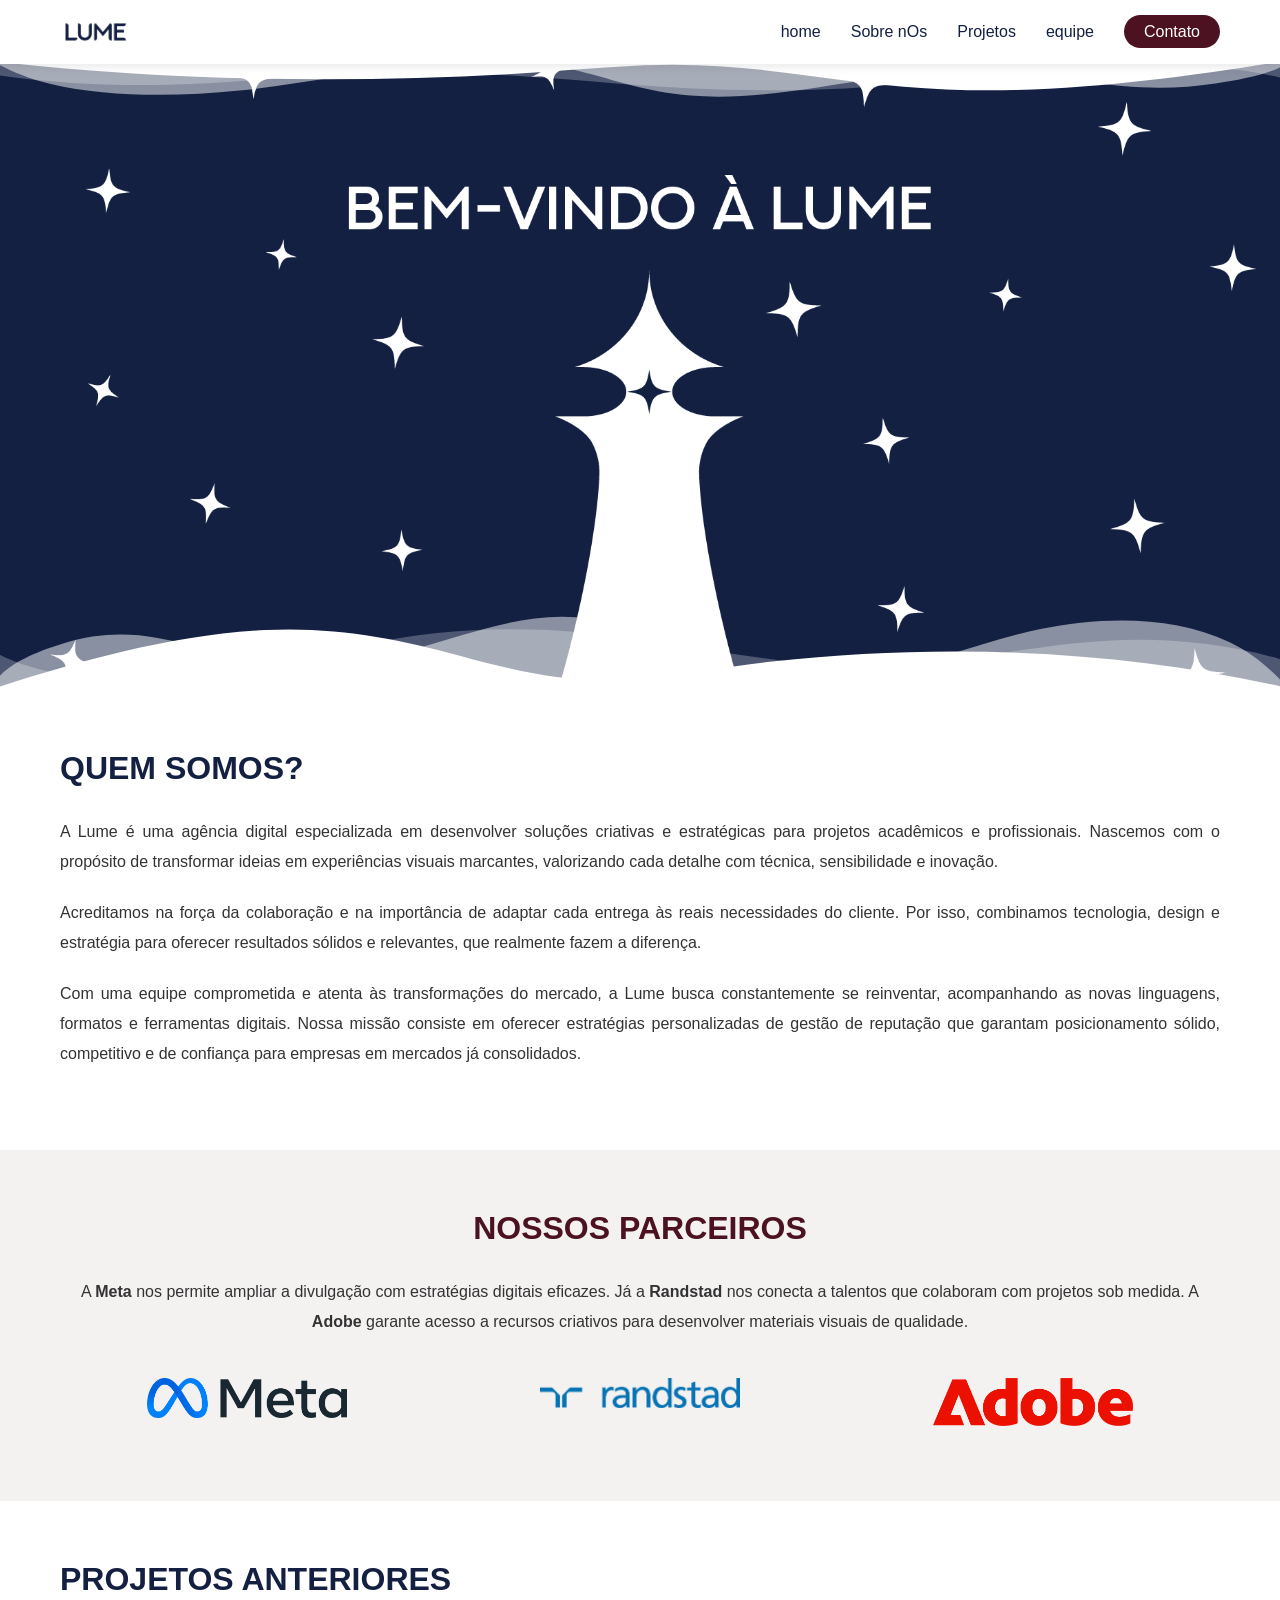
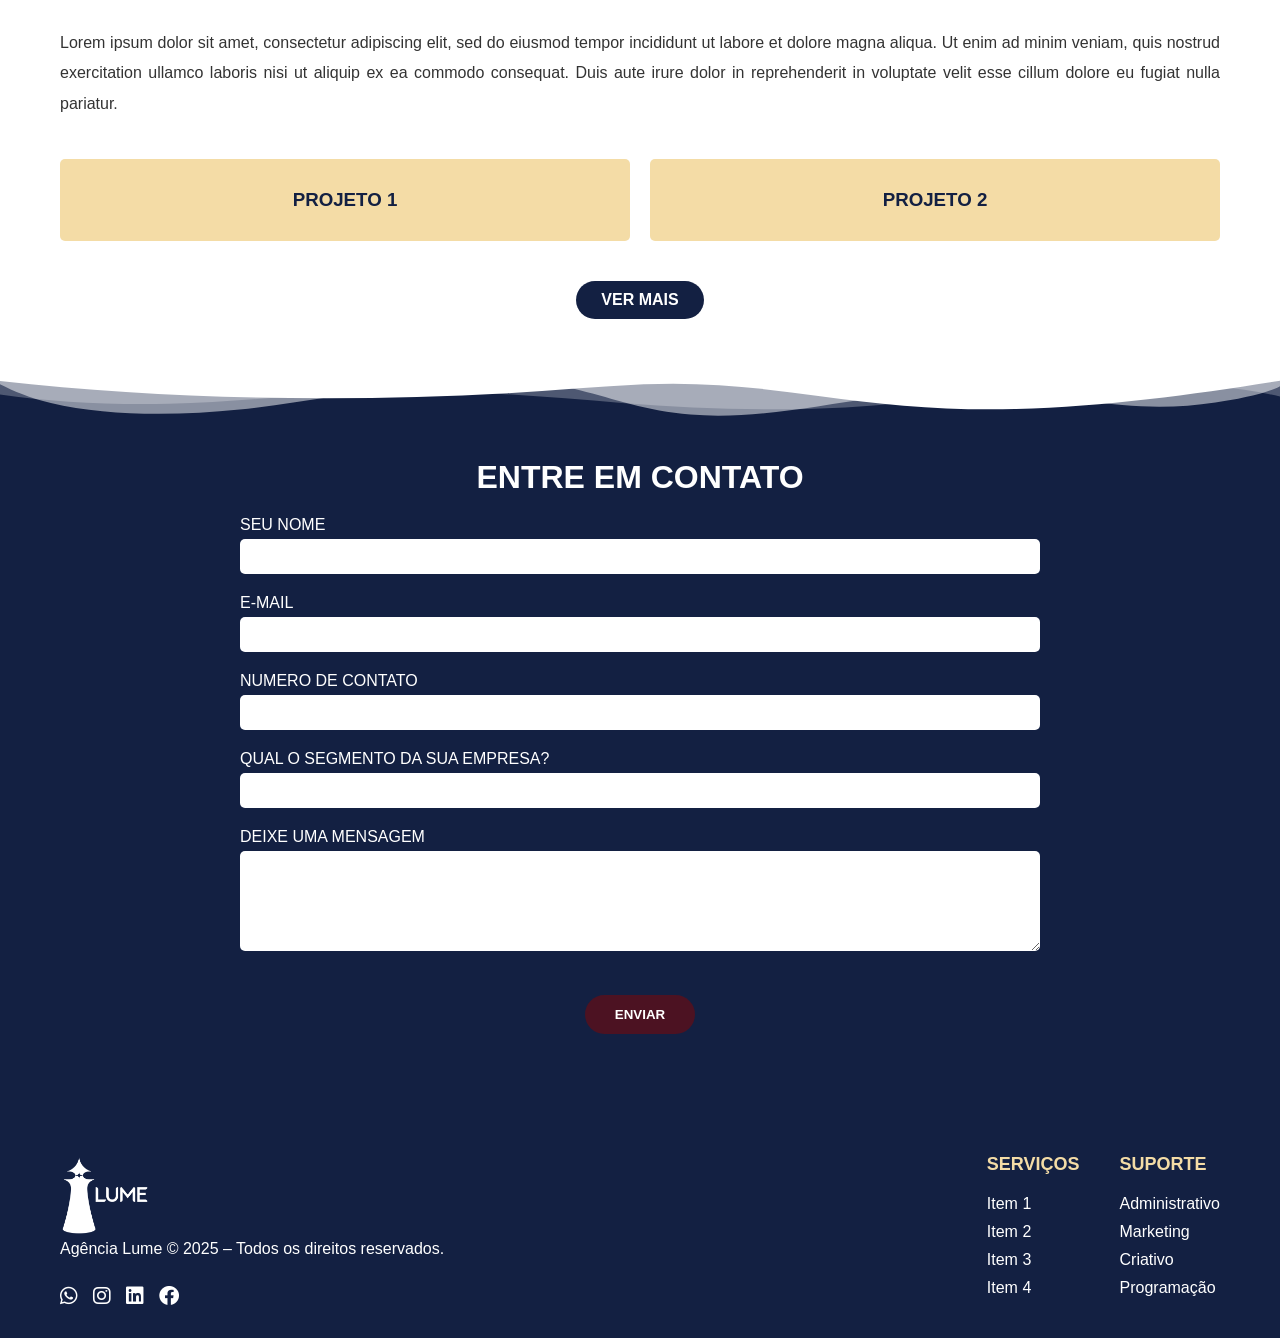
==== commit df519b73: "att" ====
--- a/index.html
+++ b/index.html
@@ -1,241 +1,248 @@
 <!DOCTYPE html>
 <html lang="pt-br">
 <head>
-   <meta charset="UTF-8">
-   <meta name="viewport" content="width=device-width, initial-scale=1.0">
-   <title>LUME</title>
-   <link rel="stylesheet" href="styles.css">
-   <link rel="stylesheet" href="https://cdnjs.cloudflare.com/ajax/libs/font-awesome/6.0.0-beta3/css/all.min.css">
-   <link href="https://fonts.cdnfonts.com/css/next-art" rel="stylesheet">
+    <meta charset="UTF-8">
+
+  <meta name="viewport" content="width=device-width, initial-scale=1.0">
+
+  <title>LUME</title>
+
+  <link rel="stylesheet" href="styles.css">
+
+  <link rel="stylesheet" href="https://cdnjs.cloudflare.com/ajax/libs/font-awesome/6.0.0-beta3/css/all.min.css">
+
+  <link href="https://fonts.cdnfonts.com/css/next-art" rel="stylesheet">
+
+  <link href="https://fonts.cdnfonts.com/css/coolvetica-2" rel="stylesheet">
+
+  <link href="https://fonts.cdnfonts.com/css/wix-madefor-display" rel="stylesheet">
+
+  <link href="https://unpkg.com/aos@2.3.1/dist/aos.css" rel="stylesheet">
+
+    <link rel="icon" type="image/x-icon" href="favicon.ico">
+                
 </head>
 <body>
-   <!-- Cabeçalho -->
-   <header>
-       <div class="container">
-           <div class="logo" style="font-family: 'NEXT ART', sans-serif;">LUME</div>
-           <nav>
-               <ul>
-                   <li><a href="#home" style="font-family: 'NEXT ART', sans-serif;">Home</a></li>
-                   <li><a href="#sobre" style="font-family: 'NEXT ART', sans-serif;">Sobre nos</a></li>
-                   <li><a href="#projetos" style="font-family: 'NEXT ART', sans-serif;">Projetos</a></li>
-                   <li><a href="#contato" style="font-family: 'NEXT ART', sans-serif;" class="btn-contato">Contato</a></li>
-               </ul>
-           </nav>
-       </div>
-   </header>
-
-
-   <!-- Seção Hero com Boas-vindas -->
-   <section id="home" class="hero">
-       <div class="wave-top"></div>
-       <div class="container">
-           <h1>Bem-vindo A LUME</h1>
-           <div class="hero-image">
-               <img src="farol5.PNG" alt="" style="height: 60vh; transform: translateY(-140px) translateX(-550px);">
-           </div>
-       </div>
-       <div class="wave-bottom"></div>
-   </section>
-
-
-   <!-- Seção Quem Somos -->
-   <section id="sobre" class="quem-somos">
-       <div class="container">
-           <h2>QUEM SOMOS?</h2>
-           <p>Lorem ipsum dolor sit amet, consectetur adipiscing elit, sed do eiusmod tempor incididunt ut labore et dolore magna aliqua. Ut enim ad minim veniam, quis nostrud exercitation ullamco laboris nisi ut aliquip ex ea commodo consequat. Duis aute irure dolor in reprehenderit in voluptate velit esse cillum dolore eu fugiat nulla pariatur. Excepteur sint occaecat cupidatat non proident, sunt in culpa qui officia deserunt mollit anim id est laborum. Lorem ipsum dolor sit amet, consectetur adipiscing elit, sed do eiusmod tempor incididunt ut labore et dolore magna aliqua. Ut enim ad minim veniam, quis nostrud exercitation ullamco laboris nisi ut aliquip ex ea commodo consequat. Duis aute irure dolor in reprehenderit in voluptate velit esse cillum dolore eu fugiat nulla pariatur. Excepteur sint occaecat cupidatat non proident, sunt in culpa qui officia deserunt mollit anim id est laborum.</p>
-       </div>
-   </section>
-
-
-   <!-- Seção Nossos Parceiros -->
-   <section class="parceiros">
-       <div class="container">
-           <h2>NOSSOS PARCEIROS</h2>
-           <p>Lorem ipsum dolor sit amet, consectetur adipiscing elit, sed do eiusmod tempor incididunt ut labore et dolore magna aliqua. Lorem ipsum dolor sit amet, consectetur adipiscing elit, sed do eiusmod tempor incididunt ut labore et dolore magna aliqua.</p>
-          
-           <div class="parceiros-grid">
-               <div class="parceiro">
-                   <div class="parceiro-img parceiro-1"></div>
-                   <p>PARCERIA 1</p>
-               </div>
-               <div class="parceiro">
-                   <div class="parceiro-img parceiro-2"></div>
-                   <p>PARCERIA 2</p>
-               </div>
-               <div class="parceiro">
-                   <div class="parceiro-img parceiro-3"></div>
-                   <p>PARCERIA 3</p>
-               </div>
-               <div class="parceiro">
-                   <div class="parceiro-img parceiro-4"></div>
-                   <p>PARCERIA 4</p>
-               </div>
-           </div>
-       </div>
-   </section>
-
-
-   <!-- Seção Projetos Anteriores -->
-   <section id="projetos" class="projetos">
-       <div class="container">
-           <h2>PROJETOS ANTERIORES</h2>
-           <p>Lorem ipsum dolor sit amet, consectetur adipiscing elit, sed do eiusmod tempor incididunt ut labore et dolore magna aliqua. Ut enim ad minim veniam, quis nostrud exercitation ullamco laboris nisi ut aliquip ex ea commodo consequat. Duis aute irure dolor in reprehenderit in voluptate velit esse cillum dolore eu fugiat nulla pariatur.</p>
-          
-           <div class="projetos-grid">
-               <div class="projeto">
-                   <h3>PROJETO 1</h3>
-               </div>
-               <div class="projeto">
-                   <h3>PROJETO 2</h3>
-               </div>
-           </div>
-          
-           <div class="ver-mais-container">
-               <a href="#" class="btn-ver-mais">Ver mais</a>
-           </div>
-       </div>
-   </section>
-
-
-   <!-- Seção Contato -->
-   <section id="contato" class="contato">
-       <div class="wave-top"></div>
-       <div class="container">
-           <h2>ENTRE EM CONTATO</h2>
-           <p>Lorem ipsum dolor sit amet, consectetur adipiscing elit, sed do eiusmod tempor incididunt ut labore et dolore magna aliqua.</p>
-          
-           <form class="form-contato" id="contactForm">
-               <div class="form-row">
-                   <div class="form-group full">
-                       <label for="nome" style="font-family: 'NEXT ART', sans-serif;">Seu nome</label>
-                       <input type="text" id="nome" name="nome">
-                   </div>
-               </div>
-              
-               <div class="form-row">
-                   <div class="form-group half">
-                       <label for="email" style="font-family: 'NEXT ART', sans-serif;">Email</label>
-                       <input type="email" id="email" name="email">
-                   </div>
-                   <div class="form-group half">
-                       <label for="telefone" style="font-family: 'NEXT ART', sans-serif;">NUmero de contato</label>
-                       <input type="tel" id="telefone" name="telefone">
-                   </div>
-               </div>
-              
-               <div class="form-row">
-                   <div class="form-group full">
-                       <label for="empresa" style="font-family: 'NEXT ART', sans-serif;">Qual o ramo da sua empresa?</label>
-                       <input type="text" id="empresa" name="empresa">
-                   </div>
-               </div>
-              
-               <div class="form-row">
-                   <div class="form-group full">
-                       <label for="mensagem" style="font-family: 'NEXT ART', sans-serif;">Deixe uma mensagem</label>
-                       <textarea id="mensagem" name="mensagem" rows="4"></textarea>
-                   </div>
-               </div>
-               
-               <!-- Botão de envio adicionado -->
-               <div class="btn-container">
-                   <button type="button" class="btn-enviar" id="btnEnviar">ENVIAR</button>
-               </div>
-           </form>
-       </div>
-   </section>
-
-
-   <!-- Rodapé -->
-   <footer>
-       <div class="container">
-           <div class="footer-content">
-               <div class="footer-logo">
-                   <div class="logo-icon"><img src="farol1.PNG" alt="" style="display: block; width: 55px; height: auto;"></div>
-                   <div class="logo-text" style="font-family: 'NEXT ART', sans-serif;">LUME</div>
-               </div>
-              
-               <div class="footer-info">
-                   <p>Lorem ipsum dolor sit amet, consectetur adipiscing elit, sed do eiusmod tempor incididunt ut labore et dolore magna aliqua.</p>
-                   <div class="social-icons">
-                       <a href="#"><i class="fab fa-whatsapp"></i></a>
-                       <a href="#"><i class="fab fa-instagram"></i></a>
-                       <a href="#"><i class="fab fa-linkedin"></i></a>
-                       <a href="#"><i class="fab fa-facebook"></i></a>
-                   </div>
-               </div>
-              
-               <div class="footer-links">
-                   <div class="footer-column">
-                       <h3>SERVIÇOS</h3>
-                       <ul>
-                           <li>Item 1</li>
-                           <li>Item 2</li>
-                           <li>Item 3</li>
-                           <li>Item 4</li>
-                       </ul>
-                   </div>
-                  
-                   <div class="footer-column">
-                       <h3>SUPORTE</h3>
-                       <ul>
-                           <li>Item 1</li>
-                           <li>Item 2</li>
-                           <li>Item 3</li>
-                           <li>Item 4</li>
-                       </ul>
-                   </div>
-               </div>
-           </div>
-       </div>
-   </footer>
-   <!-- Popup de confirmação -->
-   <div id="popup" class="popup">
-       <div class="popup-content">
-           <p>Mensagem enviada com sucesso!</p>
-       </div>
-   </div>
-
-   <script>
-       // Script para limpar o formulário e mostrar popup
-       document.addEventListener('DOMContentLoaded', function() {
-           const form = document.getElementById('contactForm');
-           const btnEnviar = document.getElementById('btnEnviar');
-           const popup = document.getElementById('popup');
-           
-           btnEnviar.addEventListener('click', function() {
-               // Simular envio (em um caso real, aqui seria o envio para o servidor)
-               
-               // Limpar todos os campos do formulário
-               form.reset();
-               
-               // Mostrar o popup
-               popup.classList.add('show');
-               
-               // Esconder o popup após 3 segundos
-               setTimeout(function() {
-                   popup.classList.remove('show');
-               }, 3000);
-           });
-           
-           // Script para garantir rolagem suave em navegadores mais antigos
-           document.querySelectorAll('a[href^="#"]').forEach(anchor => {
-               anchor.addEventListener('click', function(e) {
-                   e.preventDefault();
-                   
-                   const targetId = this.getAttribute('href');
-                   const targetElement = document.querySelector(targetId);
-                   
-                   if (targetElement) {
-                       // Usar scrollIntoView com comportamento suave
-                       targetElement.scrollIntoView({
-                           behavior: 'smooth',
-                           block: 'start'
-                       });
-                   }
-               });
-           });
-       });
-   </script>
+    <header>
+        <div class="container">
+            <div>
+                <a href="#home">
+                    <img src="logoheader.png" alt="LUME" class="logo">
+                </a>
+            </div>
+            <nav>
+                <ul>
+                    <li><a href="#home" style="font-family: 'NEXT ART', sans-serif;">home</a></li>
+                    <li><a href="#quem-somos" style="font-family: 'NEXT ART', sans-serif;">Sobre nOs</a></li>
+                    <li><a href="#projetos" style="font-family: 'NEXT ART', sans-serif;">Projetos</a></li>
+                    <li><a href="equipe.html" style="font-family: 'NEXT ART', sans-serif;">equipe</a></li>
+                    <li><a href="#contato"  style="font-family: 'NEXT ART', sans-serif;"class="btn-contato">Contato</a></li>
+                </ul>
+            </nav>
+        </div>
+    </header>
+
+    <section id="home" class="hero">
+        <div class="wave-top"></div>
+        <div class="container">
+            <div class="hero-image">
+            </div>
+        </div>
+        <div class="wave-bottom"></div>
+    </section>
+
+    <section id="quem-somos" class="quem-somos">
+        <div class="container" data-aos="fade-right" data-aos-duration="1500">
+            <h2>QUEM SOMOS?</h2>
+            <p>A Lume é uma agência digital especializada em desenvolver soluções criativas e estratégicas para projetos acadêmicos e profissionais. Nascemos com o propósito de transformar ideias em experiências visuais marcantes, valorizando cada detalhe com técnica, sensibilidade e inovação. 
+            <p>Acreditamos na força da colaboração e na importância de adaptar cada entrega às reais necessidades do cliente. Por isso, combinamos tecnologia, design e estratégia para oferecer resultados sólidos e relevantes, que realmente fazem a diferença. </p>
+            <p>Com uma equipe comprometida e atenta às transformações do mercado, a Lume busca constantemente se reinventar, acompanhando as novas linguagens, formatos e ferramentas digitais. Nossa missão consiste em oferecer estratégias personalizadas de gestão de reputação que garantam posicionamento sólido, competitivo e de confiança para empresas em mercados já consolidados.</p>
+        </div>
+        
+    </section>
+
+    <section id="parceiros" class="parceiros">
+        <div class="container" data-aos="fade-left" data-aos-duration="1500">
+            <h2>NOSSOS PARCEIROS</h2>
+            <p> A <strong>Meta</strong> nos permite ampliar a divulgação com estratégias digitais eficazes. Já a <strong>Randstad</strong> nos conecta a talentos que colaboram com projetos sob medida. A <strong>Adobe</strong> garante acesso a recursos criativos para desenvolver materiais visuais de qualidade.</p>
+            <div class="parceiros-grid">
+                <div class="parceiro">
+                    <div class="parceiro-img">
+                        <img src="META_BIG.png" alt="META" class="desktop-logo">
+                        <img src="META.png" alt="META" class="mobile-logo">
+                    </div>
+        
+                </div>
+                <div class="parceiro">
+                    <div class="parceiro-img">
+                        <img src="RAND.AS_BIG.png" alt="RAND.AS" class="desktop-logo">
+                        <img src="RAND.AS.png" alt="RAND.AS" class="mobile-logo">
+                    </div>
+                    
+                </div>
+                <div class="parceiro">
+                    <div class="parceiro-img">
+                        <img src="ADBE_BIG.png" alt="ADOBE" class="desktop-logo">
+                        <img src="ADBE.png" alt="ADOBE" class="mobile-logo">
+                    </div>
+            
+                </div>
+            </div>
+        </div>
+    </section>
+
+    <section id="projetos" class="projetos">
+        <div class="container"  data-aos="fade-right" data-aos-duration="1500">
+            <h2>PROJETOS ANTERIORES</h2>
+            <p>Lorem ipsum dolor sit amet, consectetur adipiscing elit, sed do eiusmod tempor incididunt ut labore et dolore magna aliqua. Ut enim ad minim veniam, quis nostrud exercitation ullamco laboris nisi ut aliquip ex ea commodo consequat. Duis aute irure dolor in reprehenderit in voluptate velit esse cillum dolore eu fugiat nulla pariatur.</p>
+            <div class="projetos-grid">
+                <div class="projeto">
+                    <h3>PROJETO 1</h3>
+                </div>
+                <div class="projeto">
+                    <h3>PROJETO 2</h3>
+                </div>
+            </div>
+            <div class="ver-mais-container">
+                <a href="#" class="btn-ver-mais"  style="font-family: 'NEXT ART', sans-serif;">VER MAIS</a>
+            </div>
+        </div>
+    </section>
+    
+    <section id="contato" class="contato">
+        <div class="wave-top"></div>
+        <div class="container">
+            <h2>ENTRE EM CONTATO</h2>
+            <form class="form-contato" id="formulario-contato">
+                <div class="form-row" >
+                    <div class="form-group"> 
+                        <label for="nome"  style="font-family: 'NEXT ART', sans-serif;">SEU NOME</label>
+                        <input type="text" id="nome" name="nome">
+                    </div>
+                </div>
+                <div class="form-row">
+                    <div class="form-group">
+                        <label for="email"  style="font-family: 'NEXT ART', sans-serif;">E-MAIL</label>
+                        <input type="email" id="email" name="email">
+                    </div>
+                </div>
+                <div class="form-row">
+                    <div class="form-group">
+                        <label for="telefone"  style="font-family: 'NEXT ART', sans-serif;">NUMERO DE CONTATO</label>
+                        <input type="tel" id="telefone" name="telefone">
+                    </div>
+                </div>
+                <div class="form-row">
+                    <div class="form-group">
+                        <label for="empresa"  style="font-family: 'NEXT ART', sans-serif;">QUAL O SEGMENTO DA SUA EMPRESA?</label>
+                        <input type="text" id="empresa" name="empresa">
+                    </div>
+                </div>
+                <div class="form-row">
+                    <div class="form-group">
+                        <label for="mensagem"  style="font-family: 'NEXT ART', sans-serif;">DEIXE UMA MENSAGEM</label>
+                        <textarea id="mensagem" name="mensagem"></textarea>
+                    </div>
+                </div>
+                <div class="btn-container">
+                    <button type="button" id="btn-enviar" class="btn-enviar">ENVIAR</button>
+                </div>
+            </form>
+        </div>
+    </section>
+
+    <footer>
+        <div class="container">
+            <div class="footer-content">
+                <div class="footer-info">
+                    <div class="footer-logo">
+                        <div class="logo-icon">
+                            <img src="124521.png" alt="Farol LUME" width="90">
+                        </div>
+                    </div>
+                    <p>Agência Lume © 2025 – Todos os direitos reservados.</p>
+                    <div class="social-icons">
+                        <a href="#"><i class="fab fa-whatsapp"></i></a>
+                        <a href="#"><i class="fab fa-instagram"></i></a>
+                        <a href="#"><i class="fab fa-linkedin"></i></a>
+                        <a href="#"><i class="fab fa-facebook"></i></a>
+                    </div>
+                </div>
+                <div class="footer-links">
+                    <div class="footer-column">
+                        <h3 style="color: #f4dca6;">SERVIÇOS</h3>
+                        <ul>
+                            <li>Item 1</li>
+                            <li>Item 2</li>
+                            <li>Item 3</li>
+                            <li>Item 4</li>
+                        </ul>
+                    </div>
+                    <div class="footer-column">
+                        <h3 style="color: #f4dca6;">SUPORTE</h3>
+                        <ul>
+                            <li style="font-family: 'Wix Madefor Display', sans-serif;">Administrativo</li>
+                            <li style="font-family: 'Wix Madefor Display', sans-serif;">Marketing</li>
+                            <li style="font-family: 'Wix Madefor Display', sans-serif;">Criativo</li>
+                            <li style="font-family: 'Wix Madefor Display', sans-serif;">Programação</li>
+                        </ul>
+                    </div>
+                </div>
+            </div>
+        </div>
+    </footer>
+
+    <div id="popup" class="popup">
+        <div class="popup-content">
+            <p>Mensagem enviada com sucesso!</p>
+        </div>
+    </div>
+
+    <script>
+        // Script para rolagem suave nos links da navbar
+        document.querySelectorAll('a[href^="#"]').forEach(anchor => {
+            anchor.addEventListener('click', function (e) {
+                e.preventDefault();
+                
+                const targetId = this.getAttribute('href');
+                const targetElement = document.querySelector(targetId);
+                
+                if (targetElement) {
+                    // Verifica se o navegador suporta scrollBehavior
+                    if ('scrollBehavior' in document.documentElement.style) {
+                        window.scrollTo({
+                            top: targetElement.offsetTop - 80,
+                            behavior: 'smooth'
+                        });
+                    } else {
+                        // Fallback para navegadores que não suportam scrollBehavior
+                        window.scrollTo(0, targetElement.offsetTop - 80);
+                    }
+                }
+            });
+        });
+
+        // Script para limpar o formulário e mostrar popup ao enviar
+        document.getElementById('btn-enviar').addEventListener('click', function() {
+            // Limpar todos os campos do formulário
+            document.getElementById('formulario-contato').reset();
+            
+            // Mostrar o popup
+            const popup = document.getElementById('popup');
+            popup.classList.add('show');
+            
+            // Esconder o popup após 3 segundos
+            setTimeout(function() {
+                popup.classList.remove('show');
+            }, 3000);
+        });
+    </script>
+
+    <script src="https://unpkg.com/aos@2.3.1/dist/aos.js"></script>
+    <script>
+        AOS.init({
+            once: true
+        });
+    </script>
 </body>
 </html>
--- a/styles.css
+++ b/styles.css
@@ -1,579 +1,643 @@
-/* Estilos Gerais */
 * {
-    margin: 0;
-    padding: 0;
-    box-sizing: border-box;
-    font-family: Arial, sans-serif;
- }
- 
- body {
-    overflow-x: hidden;
-    /* Adicionando padding-top para compensar a navbar fixa */
-    padding-top: 80px;
- }
- 
- .container {
+margin: 0;
+padding: 0;
+box-sizing: border-box;
+font-family: Arial, sans-serif;
+}
+body {
+overflow-x: hidden;
+padding-top: 80px;
+}
+.container {
+width: 100%;
+max-width: 1200px;
+margin: 0 auto;
+padding: 0 20px;
+}
+p {
+font-family: 'Wix Madefor Display', sans-serif;
+}
+h1, h2, h3 {
+font-weight: bold;
+font-family: 'NEXT ART', sans-serif;
+}
+section {
+padding: 60px 0;
+}
+header {
+background-color: #fff;
+padding: 20px 0;
+position: fixed;
+top: 0;
+left: 0;
+width: 100%;
+z-index: 1000;
+box-shadow: 0 2px 10px rgba(0, 0, 0, 0.1);
+}
+header .container {
+display: flex;
+justify-content: space-between;
+align-items: center;
+}
+.logo {
+width: 70px;
+height: auto;
+float: left;
+}
+nav ul {
+display: flex;
+list-style: none;
+}
+nav ul li {
+margin-left: 30px;
+}
+nav ul li a {
+text-decoration: none;
+color: #132042;
+font-weight: 500;
+transition: color 0.3s;
+}
+nav ul li a:hover {
+color: #3a6a8a;
+}
+.btn-contato {
+background-color:#4c1222;
+color: white !important;
+padding: 8px 20px;
+border-radius: 20px;
+transition: background-color 0.3s;
+}
+.btn-contato:hover {
+background-color: #3a6a8a;
+}
+/* Seção Hero */
+.hero {
+background-color: #132042;
+background-image: url(finalll.png);
+background-attachment: fixed;
+background-position: center;
+background-repeat: no-repeat;
+background-size: cover;
+min-width: 100vw;
+height: 70vh;
+color: white;
+text-align: center;
+padding: 80px 0 120px;
+position: relative;
+overflow: hidden;
+/* Ajustando o margin-top para compensar a navbar fixa */
+margin-top: -20px;
+}
+.wave-top {
+position: absolute;
+top: 0;
+left: 0;
+width: 100%;
+height: 40px;
+background-image: url("data:image/svg+xml,%3Csvg xmlns='http://www.w3.org/2000/svg' viewBox='0 0 1200 120' preserveAspectRatio='none'%3E%3Cpath d='M0,0V46.29c47.79,22.2,103.59,32.17,158,28,70.36-5.37,136.33-33.31,206.8-37.5C438.64,32.43,512.34,53.67,583,72.05c69.27,18,138.3,24.88,209.4,13.08,36.15-6,69.85-17.84,104.45-29.34C989.49,25,1113-14.29,1200,52.47V0Z' opacity='.25' fill='%23FFFFFF'/%3E%3Cpath d='M0,0V15.81C13,36.92,27.64,56.86,47.69,72.05,99.41,111.27,165,111,224.58,91.58c31.15-10.15,60.09-26.07,89.67-39.8,40.92-19,84.73-46,130.83-49.67,36.26-2.85,70.9,9.42,98.6,31.56,31.77,25.39,62.32,62,103.63,73,40.44,10.79,81.35-6.69,119.13-24.28s75.16-39,116.92-43.05c59.73-5.85,113.28,22.88,168.9,38.84,30.2,8.66,59,6.17,87.09-7.5,22.43-10.89,48-26.93,60.65-49.24V0Z' opacity='.5' fill='%23FFFFFF'/%3E%3Cpath d='M0,0V5.63C149.93,59,314.09,71.32,475.83,42.57c43-7.64,84.23-20.12,127.61-26.46,59-8.63,112.48,12.24,165.56,35.4C827.93,77.22,886,95.24,951.2,90c86.53-7,172.46-45.71,248.8-84.81V0Z' fill='%23FFFFFF'/%3E%3C/svg%3E");
+background-size: cover;
+}
+.hero h1 {
+font-size: 48px;
+margin-top: 80px;
+margin-bottom: 100px;
+}
+.hero-image {
+justify-content: center;
+position: relative;
+height: 200px;
+display: flex;
+margin: auto;
+width: 100%;
+background-attachment: fixed;
+background-position: center;
+background-repeat: no-repeat;
+background-size: cover;
+}
+.wave-bottom {
+position: absolute;
+bottom: 0;
+left: 0;
+width: 100%;
+height: 80px;
+background-image: url("data:image/svg+xml,%3Csvg xmlns='http://www.w3.org/2000/svg' viewBox='0 0 1200 120' preserveAspectRatio='none'%3E%3Cpath d='M0,0V46.29c47.79,22.2,103.59,32.17,158,28,70.36-5.37,136.33-33.31,206.8-37.5C438.64,32.43,512.34,53.67,583,72.05c69.27,18,138.3,24.88,209.4,13.08,36.15-6,69.85-17.84,104.45-29.34C989.49,25,1113-14.29,1200,52.47V0Z' opacity='.25' fill='%23FFFFFF'/%3E%3Cpath d='M0,0V15.81C13,36.92,27.64,56.86,47.69,72.05,99.41,111.27,165,111,224.58,91.58c31.15-10.15,60.09-26.07,89.67-39.8,40.92-19,84.73-46,130.83-49.67,36.26-2.85,70.9,9.42,98.6,31.56,31.77,25.39,62.32,62,103.63,73,40.44,10.79,81.35-6.69,119.13-24.28s75.16-39,116.92-43.05c59.73-5.85,113.28,22.88,168.9,38.84,30.2,8.66,59,6.17,87.09-7.5,22.43-10.89,48-26.93,60.65-49.24V0Z' opacity='.5' fill='%23FFFFFF'/%3E%3Cpath d='M0,0V5.63C149.93,59,314.09,71.32,475.83,42.57c43-7.64,84.23-20.12,127.61-26.46,59-8.63,112.48,12.24,165.56,35.4C827.93,77.22,886,95.24,951.2,90c86.53-7,172.46-45.71,248.8-84.81V0Z' fill='%23FFFFFF'/%3E%3C/svg%3E");
+background-size: cover;
+transform: rotate(180deg);
+}
+/* Seção Quem Somos */
+.quem-somos {
+padding: 60px 0;
+}
+.quem-somos h2 {
+color: #132042;
+font-size: 32px;
+margin-bottom: 30px;
+}
+.quem-somos p {
+font-family: 'Wix Madefor Display', sans-serif;
+text-align: justify;
+color: #333;
+line-height: 1.9;
+margin-bottom: 20px;
+}
+/* Seção Parceiros */
+.parceiros {
+padding: 60px 0;
+background-color: #f4f1f1;
+}
+.parceiros h2 {
+color: #4c1222;
+font-size: 32px;
+margin-bottom: 30px;
+text-align: center;
+}
+.parceiros p {
+color: #333;
+line-height: 1.9;
+margin-bottom: 40px;
+text-align: center;
+}
+
+#equipe p {
+margin-left: 50px;
+margin-right: 50px;
+color: #333;
+line-height: 1.9;
+margin-bottom: 40px;
+text-align: center;
+}
+
+.parceiros-grid {
+display: flex;
+justify-content: space-between;
+flex-wrap: wrap;
+gap: 20px;
+}
+.parceiro {
+flex: 1;
+min-width: 200px;
+text-align: center;
+}
+.parceiro-img {
+width: 200px;
+height: auto;
+margin: 0 auto 15px;
+display: flex;
+justify-content: center;
+align-items: center;
+}
+.parceiro-img img {
+max-width: 100%;
+height: auto;
+}
+.desktop-logo {
+display: block;
+}
+.mobile-logo {
+display: none;
+}
+.parceiro p {
+margin-bottom: 0;
+font-weight: bold;
+}
+/* Seção Projetos */
+.projetos {
+padding: 60px 0;
+}
+.projetos h2 {
+color: #132042;
+font-size: 32px;
+margin-bottom: 30px;
+}
+.projetos p {
+text-align: justify;
+color: #333;
+line-height: 1.9;
+margin-bottom: 40px;
+}
+.projetos-grid {
+display: flex;
+gap: 20px;
+margin-bottom: 40px;
+}
+.projeto {
+flex: 1;
+background-color: #f4dca6;
+padding: 30px;
+border-radius: 5px;
+text-align: center;
+}
+.projeto h3 {
+color: #132042;
+}
+.ver-mais-container {
+text-align: center;
+}
+.btn-ver-mais {
+display: inline-block;
+background-color: #132042;
+color: white;
+text-decoration: none;
+padding: 10px 25px;
+border-radius: 20px;
+font-weight: bold;
+transition: background-color 0.3s;
+}
+.btn-ver-mais:hover {
+background-color: #3a6a8a;
+}
+/* Seção Contato */
+.contato {
+background-color: #132042;
+color: white;
+padding: 80px 0 60px;
+position: relative;
+}
+
+.contato h2 {
+font-size: 32px;
+margin-bottom: 20px;
+text-align: center;
+font-family: 'NEXT ART', sans-serif;
+}
+.contato p {
+text-align: center;
+margin-bottom: 40px;
+}
+.form-contato {
+max-width: 800px;
+margin: 0 auto;
+}
+.form-row {
+display: flex;
+gap: 20px;
+margin-bottom: 20px;
+}
+.form-group {
+flex: 1;
+}
+.form-group.full {
+width: 100%;
+}
+.form-group.half {
+width: 50%;
+}
+.form-group label {
+display: block;
+margin-bottom: 5px;
+color: white;
+}
+.form-group input,
+.form-group textarea {
+width: 100%;
+padding: 10px;
+border: none;
+border-radius: 5px;
+background-color: white;
+}
+.form-group textarea {
+resize: vertical;
+min-height: 100px;
+}
+/* Botão de envio do formulário */
+.btn-enviar {
+display: inline-block;
+background-color: #4c1222;
+color: white;
+text-decoration: none;
+padding: 12px 30px;
+border: none;
+border-radius: 20px;
+font-weight: bold;
+cursor: pointer;
+transition: background-color 0.3s;
+margin-top: 20px;
+font-family: 'NEXT ART', sans-serif;
+}
+.btn-enviar:hover {
+background-color: #3a6a8a;
+}
+.btn-container {
+text-align: center;
+margin-top: 20px;
+}
+/* Rodapé */
+footer {
+background-color: #132042;
+color: white;
+padding: 60px 0 30px;
+}
+.footer-content {
+display: flex;
+flex-wrap: wrap;
+gap: 40px;
+}
+.footer-logo {
+display: flex;
+align-items: center;
+margin-bottom: 20px;
+}
+.logo-icon {
+width: 40px;
+height: 60px;
+margin-right: 10px;
+}
+.logo-text {
+font-size: 24px;
+font-weight: bold;
+}
+.footer-info {
+flex: 1;
+min-width: 200px;
+}
+.footer-info p {
+margin-bottom: 20px;
+line-height: 1.9;
+}
+.social-icons {
+display: flex;
+gap: 15px;
+}
+.social-icons a {
+color: white;
+font-size: 20px;
+transition: color 0.3s;
+}
+.social-icons a:hover {
+color: #f4dca6;
+}
+.footer-links {
+display: flex;
+gap: 40px;
+}
+.footer-column h3 {
+margin-bottom: 20px;
+font-size: 18px;
+}
+.footer-column ul {
+list-style: none;
+}
+.footer-column ul li {
+margin-bottom: 10px;
+}
+
+#equipe h2 {
+color: #4c1222;
+font-size: 32px;
+margin-bottom: 30px;
+text-align: center;
+}
+/* Estilos para o popup */
+.popup {
+position: fixed;
+top: 50%;
+left: 50%;
+transform: translate(-50%, -50%);
+background-color: #4c1222;
+color: white;
+padding: 20px 40px;
+border-radius: 10px;
+box-shadow: 0 5px 15px rgba(0, 0, 0, 0.3);
+z-index: 2000;
+opacity: 0;
+visibility: hidden;
+transition: opacity 0.3s, visibility 0.3s;
+}
+.popup.show {
+opacity: 1;
+visibility: visible;
+}
+.popup-content {
+text-align: center;
+}
+.popup-content p {
+margin: 0;
+font-size: 18px;
+font-weight: bold;
+font-family: 'NEXT ART', sans-serif;
+}
+/* Adicionando rolagem suave para toda a página */
+html {
+scroll-behavior:smooth;
+}
+/* Responsividade - Melhorada para mobile */
+@media (max-width: 768px) {
+header .container {
+flex-direction: column;
+}
+.hero {
+background: linear-gradient(to bottom,white 0%,white 10%,#132042 60%)
+}
+.hero-image {
+display: none;
+}
+.bo {
+display: none;
+}
+nav ul {
+margin-top: 20px;
+}
+nav ul li {
+margin-left: 15px;
+margin-right: 15px;
+}
+.hero h1 {
+font-size: 36px;
+}
+.parceiros-grid {
+justify-content: center;
+}
+.parceiro {
+flex-basis: 40%;
+}
+.parceiro-img {
+width: 120px;
+}
+.desktop-logo {
+display: none;
+}
+.mobile-logo {
+display: block;
+}
+.projetos-grid {
+flex-direction: column;
+}
+.form-row {
+flex-direction: column;
+gap: 15px;
+}
+/* Corrigindo o layout do formulário no mobile */
+.form-group.half {
+width: 100%;
+}
+.footer-content {
+flex-direction: column;
+}
+.footer-links {
+flex-direction: column;
+gap: 20px;
+}
+/* Corrigindo as listas no mobile */
+.footer-column ul {
+padding-left: 0;
+}
+/* Melhorando o footer no mobile */
+.footer-links {
+display: none; /* Ocultando as listas no mobile */
+}
+}
+@media (max-width: 480px) {
+body {
+padding-top: 120px; /* Ajustando para navbar em modo mobile */
+}
+header {
+box-shadow: none !important;
+}
+nav ul {
+flex-wrap: wrap;
+justify-content: center;
+}
+nav ul li {
+margin: 5px 10px;
+}
+.hero h1 {
+font-size: 28px;
+}
+.parceiro {
+flex-basis: 100%;
+}
+/* Melhorando o espaçamento no mobile */
+.form-group {
+margin-bottom: 15px;
+}
+.form-row {
+margin-bottom: 0;
+}
+/* Ajustando o footer para mobile */
+.footer-info {
+text-align: center;
+}
+.social-icons {
+justify-content: center;
+margin-top: 20px;
+}
+}
+
+/* --- INÍCIO DA SEÇÃO DA EQUIPE CORRIGIDA --- */
+
+.team-section {
+    text-align: center;
+    padding: 50px 20px;
+}
+
+.team-section h2 {
+    font-size: 32px;
+    font-weight: 700;
+    color: #000;
+    margin-bottom: 60px;
+    text-transform: uppercase;
+}
+
+.team-grid {
+    display: flex;
+    flex-wrap: wrap;
+    justify-content: center;
+    gap: 30px; /* Espaçamento entre os membros */
+    max-width: 1000px; /* Largura máxima para o grid */
+    margin: 60px auto 0 auto; /* Margem superior para separar do texto */
+}
+
+.team-member {
+    display: flex;
+    flex-direction: column;
+    align-items: center; /* Centraliza foto e texto */
+    width: calc(33.33% - 40px); /* 3 colunas em telas grandes */
+    position: relative;
+    text-align: center; /* Garante que o texto dentro seja centralizado */
+    margin-bottom: 0; /* Remove a margem inferior para o texto ficar mais próximo */
+}
+
+/* Implementação do efeito zigue-zague */
+.team-member:nth-child(even) {
+    margin-top: 100px; /* Desloca os membros pares para baixo */
+}
+
+.member-photo {
+    width: 180px; /* Tamanho da foto */
+    height: 180px;
+    overflow: hidden;
+    position: relative;
+    margin: 0 auto 10px auto; /* Espaço entre a foto e o nome */
+    /* Removendo o fundo cinza e a borda para se misturar ao fundo branco */
+    border: none;
+    background-color: transparent; 
+}
+
+.member-photo img {
     width: 100%;
-    max-width: 1200px;
-    margin: 0 auto;
-    padding: 0 20px;
- }
- 
- h1, h2, h3 {
-    font-weight: bold;
-    font-family: 'NEXT ART', sans-serif;
- }
- 
- section {
-    padding: 60px 0;
- }
- 
- /* Cabeçalho - Modificado para ficar fixo */
- header {
-    background-color: #fff;
-    padding: 20px 0;
-    position: fixed;
-    top: 0;
-    left: 0;
-    width: 100%;
-    z-index: 1000;
-    box-shadow: 0 2px 10px rgba(0, 0, 0, 0.1);
- }
- 
- header .container {
-    display: flex;
-    justify-content: space-between;
-    align-items: center;
- }
- 
- .logo {
-    font-size: 24px;
-    font-weight: bold;
-    color: #0a1f2e;
- }
- 
- nav ul {
-    display: flex;
-    list-style: none;
- }
- 
- nav ul li {
-    margin-left: 30px;
- }
- 
- nav ul li a {
-    text-decoration: none;
-    color: #0a1f2e;
-    font-weight: 500;
-    transition: color 0.3s;
- }
- 
- nav ul li a:hover {
-    color: #3a6a8a;
- }
- 
- .btn-contato {
-    background-color:#5e1c1c;
-    color: white !important;
-    padding: 8px 20px;
-    border-radius: 20px;
-    transition: background-color 0.3s;
- }
- 
- .btn-contato:hover {
-    background-color: #3a6a8a;
- }
- 
- /* Seção Hero */
- .hero {
-    background-color: #0a1f2e;
-    /* background-image: url("CDV_11exp0-.png"); */
-    background-repeat: no-repeat;
-    background-size: contain;
-    background-repeat: no-repeat;
-    background-position: center;
-    background-position: center;
-    min-height: 40vh;
-    color: white;
-    text-align: center;
-    padding: 80px 0 120px;
-    position: relative;
-    overflow: hidden;
-    /* Ajustando o margin-top para compensar a navbar fixa */
-    margin-top: -20px;
- }
- 
- .wave-top {
+    height: 100%;
+    object-fit: cover;
     position: absolute;
     top: 0;
     left: 0;
-    width: 100%;
-    height: 40px;
-    background-image: url("data:image/svg+xml,%3Csvg xmlns='http://www.w3.org/2000/svg' viewBox='0 0 1200 120' preserveAspectRatio='none'%3E%3Cpath d='M0,0V46.29c47.79,22.2,103.59,32.17,158,28,70.36-5.37,136.33-33.31,206.8-37.5C438.64,32.43,512.34,53.67,583,72.05c69.27,18,138.3,24.88,209.4,13.08,36.15-6,69.85-17.84,104.45-29.34C989.49,25,1113-14.29,1200,52.47V0Z' opacity='.25' fill='%23FFFFFF'/%3E%3Cpath d='M0,0V15.81C13,36.92,27.64,56.86,47.69,72.05,99.41,111.27,165,111,224.58,91.58c31.15-10.15,60.09-26.07,89.67-39.8,40.92-19,84.73-46,130.83-49.67,36.26-2.85,70.9,9.42,98.6,31.56,31.77,25.39,62.32,62,103.63,73,40.44,10.79,81.35-6.69,119.13-24.28s75.16-39,116.92-43.05c59.73-5.85,113.28,22.88,168.9,38.84,30.2,8.66,59,6.17,87.09-7.5,22.43-10.89,48-26.93,60.65-49.24V0Z' opacity='.5' fill='%23FFFFFF'/%3E%3Cpath d='M0,0V5.63C149.93,59,314.09,71.32,475.83,42.57c43-7.64,84.23-20.12,127.61-26.46,59-8.63,112.48,12.24,165.56,35.4C827.93,77.22,886,95.24,951.2,90c86.53-7,172.46-45.71,248.8-84.81V0Z' fill='%23FFFFFF'/%3E%3C/svg%3E");
-    background-size: cover;
- }
- 
- .hero h1 {
-    font-size: 48px;
-    margin-top: 80px;
-    margin-bottom: 100px;
- }
- 
- .hero-image {
-    position: relative;
-    height: 200px;
-    margin: 0 auto;
-    max-width: 500px;
- }
- 
- .wave-bottom {
-    position: absolute;
-    bottom: 0;
-    left: 0;
-    width: 100%;
-    height: 80px;
-    background-image: url("data:image/svg+xml,%3Csvg xmlns='http://www.w3.org/2000/svg' viewBox='0 0 1200 120' preserveAspectRatio='none'%3E%3Cpath d='M0,0V46.29c47.79,22.2,103.59,32.17,158,28,70.36-5.37,136.33-33.31,206.8-37.5C438.64,32.43,512.34,53.67,583,72.05c69.27,18,138.3,24.88,209.4,13.08,36.15-6,69.85-17.84,104.45-29.34C989.49,25,1113-14.29,1200,52.47V0Z' opacity='.25' fill='%23FFFFFF'/%3E%3Cpath d='M0,0V15.81C13,36.92,27.64,56.86,47.69,72.05,99.41,111.27,165,111,224.58,91.58c31.15-10.15,60.09-26.07,89.67-39.8,40.92-19,84.73-46,130.83-49.67,36.26-2.85,70.9,9.42,98.6,31.56,31.77,25.39,62.32,62,103.63,73,40.44,10.79,81.35-6.69,119.13-24.28s75.16-39,116.92-43.05c59.73-5.85,113.28,22.88,168.9,38.84,30.2,8.66,59,6.17,87.09-7.5,22.43-10.89,48-26.93,60.65-49.24V0Z' opacity='.5' fill='%23FFFFFF'/%3E%3Cpath d='M0,0V5.63C149.93,59,314.09,71.32,475.83,42.57c43-7.64,84.23-20.12,127.61-26.46,59-8.63,112.48,12.24,165.56,35.4C827.93,77.22,886,95.24,951.2,90c86.53-7,172.46-45.71,248.8-84.81V0Z' fill='%23FFFFFF'/%3E%3C/svg%3E");
-    background-size: cover;
-    transform: rotate(180deg);
- }
- 
- /* Seção Quem Somos */
- .quem-somos {
-    padding: 60px 0;
- }
- 
- .quem-somos h2 {
-    color: #0a1f2e;
-    font-size: 32px;
-    margin-bottom: 30px;
- }
- 
- .quem-somos p {
-    color: #333;
-    line-height: 1.6;
-    margin-bottom: 20px;
- }
- 
- /* Seção Parceiros */
- .parceiros {
-    padding: 60px 0;
-    background-color: #f9f9f9;
- }
- 
- .parceiros h2 {
-    color: #5e1c1c;
-    font-size: 32px;
-    margin-bottom: 30px;
-    text-align: center;
- }
- 
- .parceiros p {
-    color: #333;
-    line-height: 1.6;
-    margin-bottom: 40px;
-    text-align: center;
- }
- 
- .parceiros-grid {
-    display: flex;
-    justify-content: space-between;
-    flex-wrap: wrap;
-    gap: 20px;
- }
- 
- .parceiro {
-    flex: 1;
-    min-width: 200px;
-    text-align: center;
- }
- 
- .parceiro-img {
-    width: 100px;
-    height: 100px;
-    border-radius: 50%;
-    margin: 0 auto 15px;
- }
- 
- .parceiro-1 {
-    background-color: #0a1f2e;
- }
- 
- .parceiro-2 {
-    background-color: #5e1c1c;
- }
- 
- .parceiro-3 {
-    background-color: #1c5e5e;
- }
- 
- .parceiro-4 {
-    background-color: #333;
- }
- 
- .parceiro p {
-    margin-bottom: 0;
-    font-weight: bold;
- }
- 
- /* Seção Projetos */
- .projetos {
-    padding: 60px 0;
- }
- 
- .projetos h2 {
-    color: #0a1f2e;
-    font-size: 32px;
-    margin-bottom: 30px;
- }
- 
- .projetos p {
-    color: #333;
-    line-height: 1.6;
-    margin-bottom: 40px;
- }
- 
- .projetos-grid {
-    display: flex;
-    gap: 20px;
-    margin-bottom: 40px;
- }
- 
- .projeto {
-    flex: 1;
-    background-color: #f8d568;
-    padding: 30px;
-    border-radius: 5px;
-    text-align: center;
- }
- 
- .projeto h3 {
-    color: #0a1f2e;
- }
- 
- .ver-mais-container {
-    text-align: center;
- }
- 
- .btn-ver-mais {
-    display: inline-block;
-    background-color: #0a1f2e;
-    color: white;
-    text-decoration: none;
-    padding: 10px 25px;
-    border-radius: 20px;
-    font-weight: bold;
-    transition: background-color 0.3s;
- }
- 
- .btn-ver-mais:hover {
-    background-color: #3a6a8a;
- }
- 
- /* Seção Contato */
- .contato {
-    background-color: #0a1f2e;
-    color: white;
-    padding: 80px 0 60px;
-    position: relative;
- }
- 
- .contato .wave-top {
-    height: 60px;
- }
- 
- .contato h2 {
-    font-size: 32px;
-    margin-bottom: 20px;
-    text-align: center;
- }
- 
- .contato p {
-    text-align: center;
-    margin-bottom: 40px;
- }
- 
- .form-contato {
-    max-width: 800px;
-    margin: 0 auto;
- }
- 
- .form-row {
-    display: flex;
-    gap: 20px;
-    margin-bottom: 20px;
- }
- 
- .form-group {
-    flex: 1;
- }
- 
- .form-group.full {
-    width: 100%;
- }
- 
- .form-group.half {
-    width: 50%;
- }
- 
- .form-group label {
-    display: block;
-    margin-bottom: 5px;
-    color: white;
- }
- 
- .form-group input,
- .form-group textarea {
-    width: 100%;
-    padding: 10px;
-    border: none;
-    border-radius: 5px;
-    background-color: white;
- }
- 
- .form-group textarea {
-    resize: vertical;
-    min-height: 100px;
- }
- 
- /* Botão de envio do formulário */
- .btn-enviar {
-    display: inline-block;
-    background-color: #5e1c1c;
-    color: white;
-    text-decoration: none;
-    padding: 12px 30px;
-    border: none;
-    border-radius: 20px;
-    font-weight: bold;
-    cursor: pointer;
-    transition: background-color 0.3s;
-    margin-top: 20px;
+    transition: opacity 0.4s ease-in-out;
+}
+
+.member-photo .img-zr {
+    opacity: 0;
+}
+
+.team-member:hover .member-photo .img-serio {
+    opacity: 0;
+}
+
+.team-member:hover .member-photo .img-zr {
+    opacity: 1;
+}
+
+.member-name {
+    font-weight: 700;
+    color: #000;
     font-family: 'NEXT ART', sans-serif;
- }
- 
- .btn-enviar:hover {
-    background-color: #3a6a8a;
- }
- 
- .btn-container {
-    text-align: center;
-    margin-top: 20px;
- }
- 
- /* Rodapé */
- footer {
-    background-color: #0a1f2e;
-    color: white;
-    padding: 60px 0 30px;
- }
- 
- .footer-content {
-    display: flex;
-    flex-wrap: wrap;
-    gap: 40px;
- }
- 
- .footer-logo {
-    display: flex;
-    align-items: center;
-    margin-bottom: 20px;
- }
- 
- .logo-icon {
-    width: 40px;
-    height: 60px;
-    margin-right: 10px;
- }
- 
- .logo-text {
-    font-size: 24px;
-    font-weight: bold;
- }
- 
- .footer-info {
-    flex: 1;
-    min-width: 200px;
- }
- 
- .footer-info p {
-    margin-bottom: 20px;
-    line-height: 1.6;
- }
- 
- .social-icons {
-    display: flex;
-    gap: 15px;
- }
- 
- .social-icons a {
-    color: white;
-    font-size: 20px;
-    transition: color 0.3s;
- }
- 
- .social-icons a:hover {
-    color: #f8d568;
- }
- 
- .footer-links {
-    display: flex;
-    gap: 40px;
- }
- 
- .footer-column h3 {
-    margin-bottom: 20px;
     font-size: 18px;
- }
- 
- .footer-column ul {
-    list-style: none;
- }
- 
- .footer-column ul li {
-    margin-bottom: 10px;
- }
- 
- /* Estilos para o popup */
- .popup {
-    position: fixed;
-    top: 50%;
-    left: 50%;
-    transform: translate(-50%, -50%);
-    background-color: #5e1c1c;
-    color: white;
-    padding: 20px 40px;
-    border-radius: 10px;
-    box-shadow: 0 5px 15px rgba(0, 0, 0, 0.3);
-    z-index: 2000;
-    opacity: 0;
-    visibility: hidden;
-    transition: opacity 0.3s, visibility 0.3s;
- }
- 
- .popup.show {
-    opacity: 1;
-    visibility: visible;
- }
- 
- .popup-content {
-    text-align: center;
- }
- 
- .popup-content p {
-    margin: 0;
-    font-size: 18px;
-    font-weight: bold;
-    font-family: 'NEXT ART', sans-serif;
- }
- 
- /* Adicionando rolagem suave para toda a página */
- html {
-    scroll-behavior: smooth;
- }
- 
- /* Responsividade - Melhorada para mobile */
- @media (max-width: 768px) {
-    header .container {
-        flex-direction: column;
+    margin: 0; /* Remove margem extra */
+}
+
+.member-role {
+    font-weight: 400;
+    font-size: 14px;
+    color: #554;
+    font-family: 'Wix Madefor Display', sans-serif;
+    margin: 0; /* Remove margem extra */
+    margin-top: -40px;
+    margin-bottom: 40px; /* Adiciona espaço abaixo do cargo para o próximo item */
+}
+
+/* Responsividade da Equipe */
+@media (max-width: 1024px) {
+    .team-member {
+        width: calc(50% - 40px); /* 2 colunas */
     }
-   
-    nav ul {
-        margin-top: 20px;
+    /* Remove o zigue-zague para evitar quebras estranhas */
+    .team-member:nth-child(even) {
+        margin-top: 0;
     }
-   
-    nav ul li {
-        margin-left: 15px;
-        margin-right: 15px;
+}
+
+@media (max-width: 768px) {
+    .team-member {
+        width: calc(50% - 20px); /* 2 colunas */
     }
-   
-    .hero h1 {
-        font-size: 36px;
+}
+
+@media (max-width: 600px) {
+    .team-member {
+        width: 100%; /* 1 coluna */
+        margin-bottom: 40px;
     }
-   
-    .parceiros-grid {
-        justify-content: center;
+    .team-grid {
+        gap: 0;
     }
-   
-    .parceiro {
-        flex-basis: 40%;
-    }
-   
-    .projetos-grid {
-        flex-direction: column;
-    }
-   
-    .form-row {
-        flex-direction: column;
-        gap: 15px;
-    }
-    
-    /* Corrigindo o layout do formulário no mobile */
-    .form-group.half {
-        width: 100%;
-    }
-   
-    .footer-content {
-        flex-direction: column;
-    }
-   
-    .footer-links {
-        flex-direction: column;
-        gap: 20px;
-    }
-    
-    /* Corrigindo as listas no mobile */
-    .footer-column ul {
-        padding-left: 0;
-    }
-    
-    /* Melhorando o footer no mobile */
-    .footer-links {
-        display: none; /* Ocultando as listas no mobile */
-    }
- }
- 
- @media (max-width: 480px) {
-   .hero-image {
-      transform: translateX(150px);
-   }
-    body {
-        padding-top: 120px; /* Ajustando para navbar em modo mobile */
-    }
-    
-    nav ul {
-        flex-wrap: wrap;
-        justify-content: center;
-    }
-   
-    nav ul li {
-        margin: 5px 10px;
-    }
-   
-    .hero h1 {
-        font-size: 28px;
-    }
-   
-    .parceiro {
-        flex-basis: 100%;
-    }
-    
-    /* Melhorando o espaçamento no mobile */
-    .form-group {
-        margin-bottom: 15px;
-    }
-    
-    .form-row {
-        margin-bottom: 0;
-    }
-    
-    /* Ajustando o footer para mobile */
-    .footer-info {
-        text-align: center;
-    }
-    
-    .social-icons {
-        justify-content: center;
-        margin-top: 20px;
-    }
- }
- +}
+
+/* --- FIM DA SEÇÃO DA EQUIPE CORRIGIDA --- */
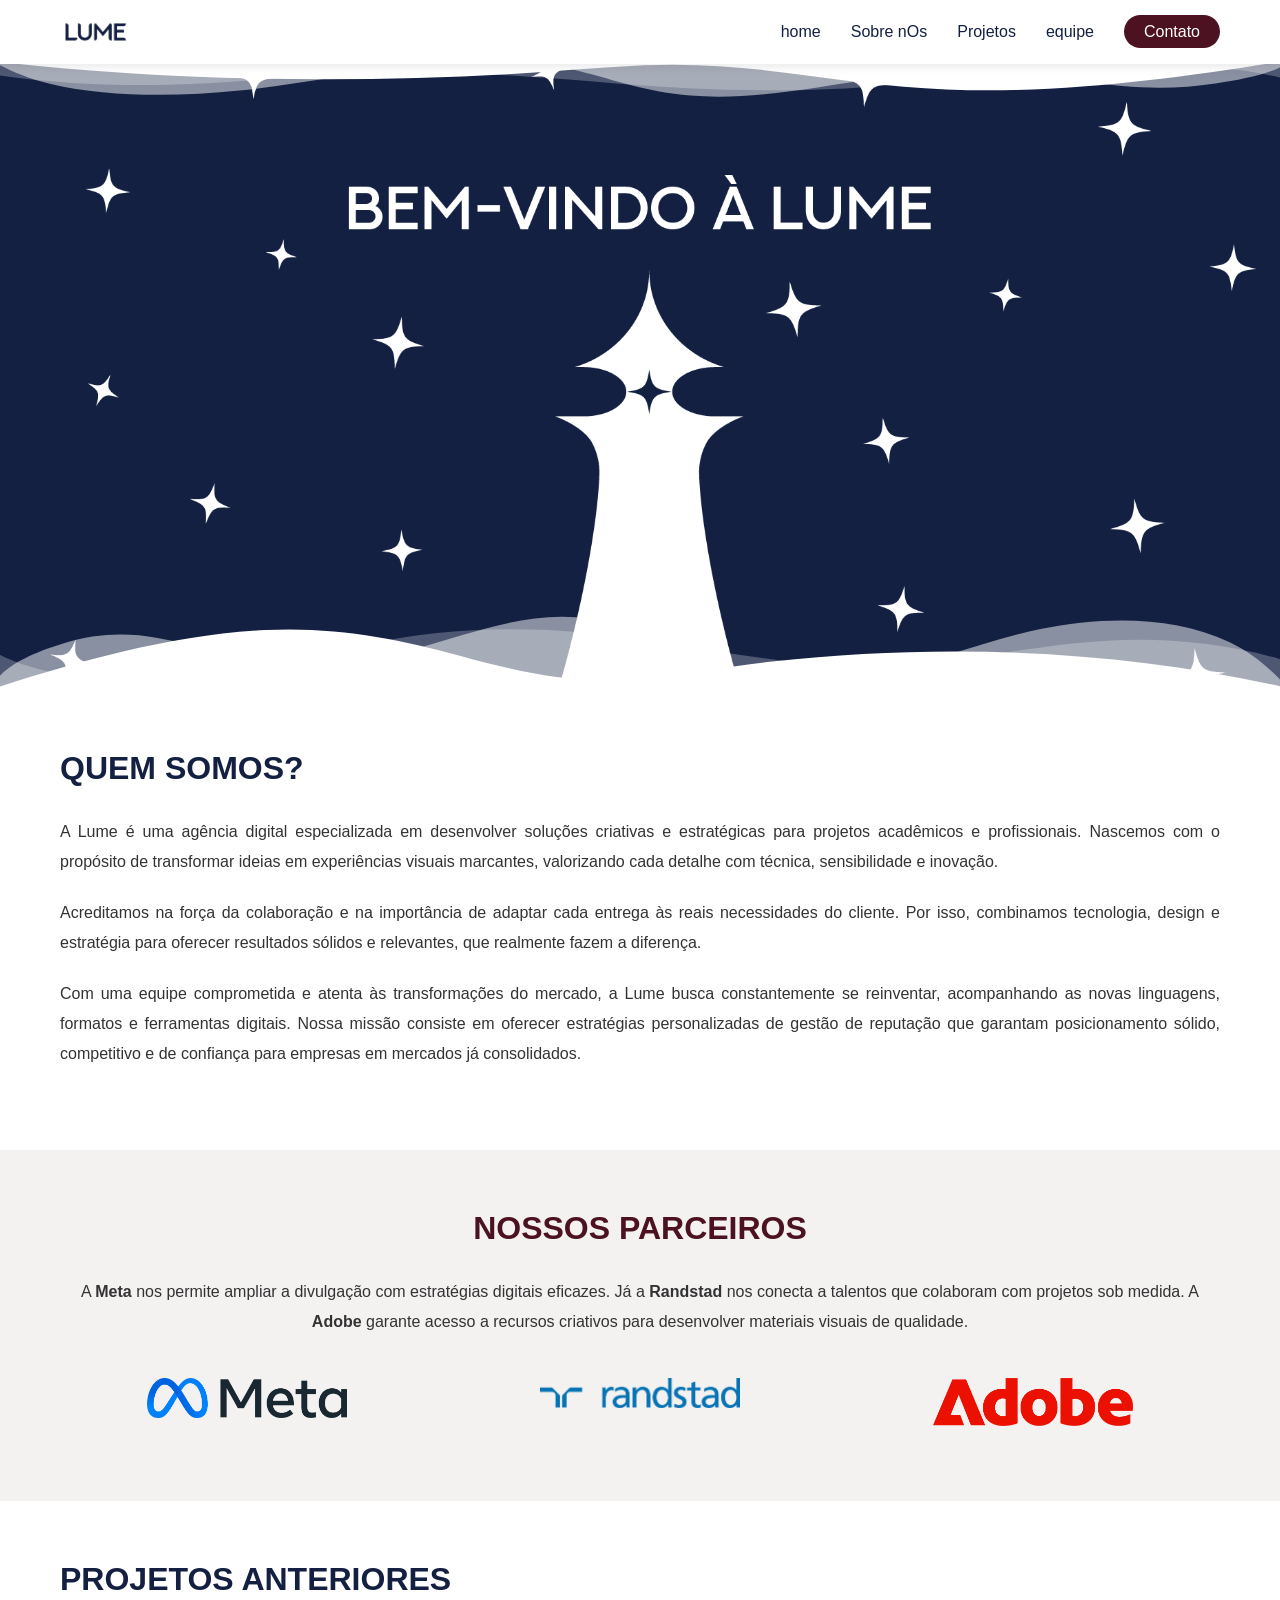
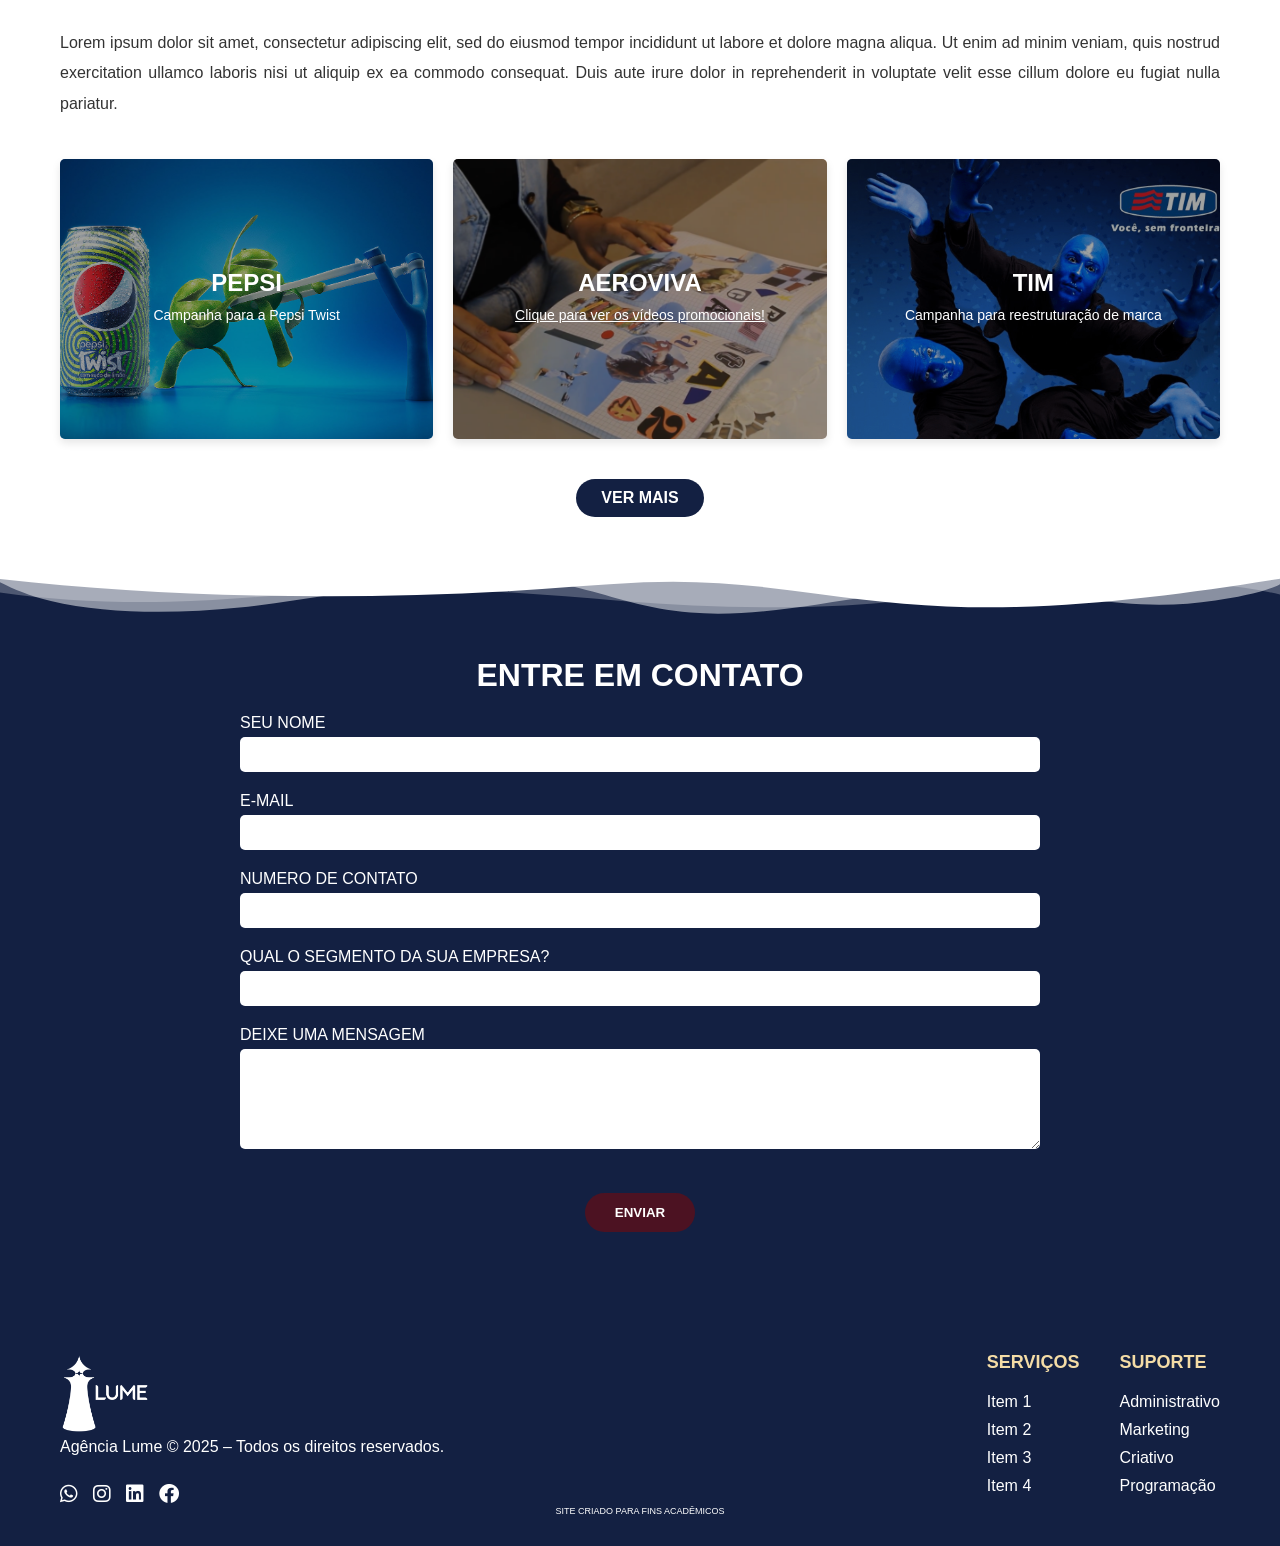
==== commit 08fd65e6: "att" ====
--- a/index.html
+++ b/index.html
@@ -92,22 +92,48 @@
     </section>
 
     <section id="projetos" class="projetos">
-        <div class="container"  data-aos="fade-right" data-aos-duration="1500">
+        <div class="container" data-aos="fade-right" data-aos-duration="1500">
             <h2>PROJETOS ANTERIORES</h2>
             <p>Lorem ipsum dolor sit amet, consectetur adipiscing elit, sed do eiusmod tempor incididunt ut labore et dolore magna aliqua. Ut enim ad minim veniam, quis nostrud exercitation ullamco laboris nisi ut aliquip ex ea commodo consequat. Duis aute irure dolor in reprehenderit in voluptate velit esse cillum dolore eu fugiat nulla pariatur.</p>
+            
             <div class="projetos-grid">
-                <div class="projeto">
-                    <h3>PROJETO 1</h3>
-                </div>
-                <div class="projeto">
-                    <h3>PROJETO 2</h3>
-                </div>
-            </div>
+                <a href="#" class="projeto-link">
+                    <div class="projeto" style="background-image: url('projeto1.png');">
+                        <div class="projeto-overlay">
+                            <h3>PEPSI</h3>
+                            <p>Campanha para a Pepsi Twist</p>
+                        </div>
+                    </div>
+                </a>
+                
+                <!-- Projeto 2: Campanha Real. Substitua 'projeto2.jpg' pela sua imagem e 'videos-promocionais.html' pelo link correto. -->
+                <a href="videos-promocionais.html" class="projeto-link">
+                    <div class="projeto" style="background-image: url('projeto2.jpg');">
+                        <div class="projeto-overlay">
+                            <h3>AEROVIVA</h3>
+
+                            <p style="text-decoration: underline;">Clique para ver os vídeos promocionais!</p>
+                        </div>
+                    </div>
+                </a>
+                
+                <!-- Projeto 3: Genérico. Substitua 'projeto3.jpg' pela sua imagem. -->
+                <a href="#" class="projeto-link">
+                    <div class="projeto" style="background-image: url('projeto3.jpg');">
+                        <div class="projeto-overlay">
+                            <h3>TIM</h3>
+                            <p>Campanha para reestruturação de marca</p>
+                        </div>
+                    </div>
+                </a>
+            </div>
+            
             <div class="ver-mais-container">
-                <a href="#" class="btn-ver-mais"  style="font-family: 'NEXT ART', sans-serif;">VER MAIS</a>
-            </div>
-        </div>
-    </section>
+                <a href="#" class="btn-ver-mais" style="font-family: 'NEXT ART', sans-serif;">VER MAIS</a>
+            </div>
+        </div>
+    </section>
+
     
     <section id="contato" class="contato">
         <div class="wave-top"></div>
@@ -186,10 +212,13 @@
                             <li style="font-family: 'Wix Madefor Display', sans-serif;">Criativo</li>
                             <li style="font-family: 'Wix Madefor Display', sans-serif;">Programação</li>
                         </ul>
-                    </div>
-                </div>
-            </div>
-        </div>
+                    
+                    </div>
+                </div>
+                
+            </div>
+        </div>
+        <p style="text-align: center; font-size: xx-small; text-transform: uppercase;">Site criado para fins acadêmicos</p>
     </footer>
 
     <div id="popup" class="popup">
@@ -199,7 +228,7 @@
     </div>
 
     <script>
-        // Script para rolagem suave nos links da navbar
+        
         document.querySelectorAll('a[href^="#"]').forEach(anchor => {
             anchor.addEventListener('click', function (e) {
                 e.preventDefault();
@@ -208,30 +237,30 @@
                 const targetElement = document.querySelector(targetId);
                 
                 if (targetElement) {
-                    // Verifica se o navegador suporta scrollBehavior
+                    
                     if ('scrollBehavior' in document.documentElement.style) {
                         window.scrollTo({
                             top: targetElement.offsetTop - 80,
                             behavior: 'smooth'
                         });
                     } else {
-                        // Fallback para navegadores que não suportam scrollBehavior
+                        
                         window.scrollTo(0, targetElement.offsetTop - 80);
                     }
                 }
             });
         });
 
-        // Script para limpar o formulário e mostrar popup ao enviar
+        
         document.getElementById('btn-enviar').addEventListener('click', function() {
-            // Limpar todos os campos do formulário
+            
             document.getElementById('formulario-contato').reset();
             
-            // Mostrar o popup
+            
             const popup = document.getElementById('popup');
             popup.classList.add('show');
             
-            // Esconder o popup após 3 segundos
+            
             setTimeout(function() {
                 popup.classList.remove('show');
             }, 3000);
--- a/styles.css
+++ b/styles.css
@@ -85,7 +85,7 @@
 padding: 80px 0 120px;
 position: relative;
 overflow: hidden;
-/* Ajustando o margin-top para compensar a navbar fixa */
+
 margin-top: -20px;
 }
 .wave-top {
@@ -201,35 +201,95 @@
 font-weight: bold;
 }
 /* Seção Projetos */
-.projetos {
-padding: 60px 0;
-}
+
 .projetos h2 {
-color: #132042;
-font-size: 32px;
-margin-bottom: 30px;
+    color: #132042;
+    font-size: 32px;
+    margin-bottom: 30px;
 }
 .projetos p {
-text-align: justify;
-color: #333;
-line-height: 1.9;
-margin-bottom: 40px;
-}
+    text-align: justify;
+    color: #333;
+    line-height: 1.9;
+    margin-bottom: 40px;
+}
+
+/* Estilos para o Grid de Projetos */
 .projetos-grid {
-display: flex;
-gap: 20px;
-margin-bottom: 40px;
-}
+    display: flex;
+    gap: 20px;
+    margin-bottom: 40px;
+}
+
+.projeto-link {
+    flex: 1;
+    text-decoration: none;
+    color: inherit;
+    display: block;
+    overflow: hidden; /* Garante que o zoom não vaze */
+    border-radius: 5px;
+    box-shadow: 0 4px 8px rgba(0, 0, 0, 0.1);
+    transition: transform 0.3s ease-in-out;
+}
+
 .projeto {
-flex: 1;
-background-color: #f4dca6;
-padding: 30px;
-border-radius: 5px;
-text-align: center;
-}
-.projeto h3 {
-color: #132042;
-}
+    /* Define a proporção retangular (ex: 4:3) */
+    padding-top: 75%; /* 75% da largura para uma proporção 4:3 (altura/largura * 100) */
+    position: relative;
+    background-size: cover;
+    background-position: center;
+    background-repeat: no-repeat;
+    transition: transform 0.3s ease-in-out;
+}
+
+.projeto-overlay {
+    position: absolute;
+    top: 0;
+    left: 0;
+    width: 100%;
+    height: 100%;
+    background-color: rgba(0, 0, 0, 0.364); /* Escurecimento inicial */
+    display: flex;
+    flex-direction: column;
+    justify-content: center;
+    align-items: center;
+    color: white;
+    text-align: center;
+    padding: 20px;
+    transition: background-color 0.3s ease-in-out;
+}
+
+.projeto-overlay h3 {
+    color: white;
+    margin-bottom: 5px;
+    font-size: 24px;
+}
+
+.projeto-overlay p {
+    color: white;
+    font-size: 14px;
+    margin: 0;
+}
+
+/* Efeito Hover */
+.projeto-link:hover .projeto {
+    transform: scale(1.05); /* Leve aumento (zoom) */
+}
+
+.projeto-link:hover .projeto-overlay {
+    background-color: rgba(0, 0, 0, 0.188); /* Leve clareamento no hover */
+}
+
+/* Responsividade para Projetos */
+@media (max-width: 768px) {
+    .projetos-grid {
+        flex-direction: column; /* Empilha em telas menores */
+    }
+    .projeto-link {
+        margin-bottom: 20px;
+    }
+} 
+
 .ver-mais-container {
 text-align: center;
 }
@@ -416,11 +476,11 @@
 font-weight: bold;
 font-family: 'NEXT ART', sans-serif;
 }
-/* Adicionando rolagem suave para toda a página */
+
 html {
 scroll-behavior:smooth;
 }
-/* Responsividade - Melhorada para mobile */
+
 @media (max-width: 768px) {
 header .container {
 flex-direction: column;
@@ -466,7 +526,7 @@
 flex-direction: column;
 gap: 15px;
 }
-/* Corrigindo o layout do formulário no mobile */
+
 .form-group.half {
 width: 100%;
 }
@@ -477,18 +537,18 @@
 flex-direction: column;
 gap: 20px;
 }
-/* Corrigindo as listas no mobile */
+
 .footer-column ul {
 padding-left: 0;
 }
-/* Melhorando o footer no mobile */
+
 .footer-links {
-display: none; /* Ocultando as listas no mobile */
+display: none; 
 }
 }
 @media (max-width: 480px) {
 body {
-padding-top: 120px; /* Ajustando para navbar em modo mobile */
+padding-top: 120px; 
 }
 header {
 box-shadow: none !important;
@@ -506,14 +566,14 @@
 .parceiro {
 flex-basis: 100%;
 }
-/* Melhorando o espaçamento no mobile */
+
 .form-group {
 margin-bottom: 15px;
 }
 .form-row {
 margin-bottom: 0;
 }
-/* Ajustando o footer para mobile */
+
 .footer-info {
 text-align: center;
 }
@@ -553,13 +613,13 @@
     align-items: center; /* Centraliza foto e texto */
     width: calc(33.33% - 40px); /* 3 colunas em telas grandes */
     position: relative;
-    text-align: center; /* Garante que o texto dentro seja centralizado */
-    margin-bottom: 0; /* Remove a margem inferior para o texto ficar mais próximo */
-}
-
-/* Implementação do efeito zigue-zague */
+    text-align: center; 
+    margin-bottom: 0; 
+}
+
+
 .team-member:nth-child(even) {
-    margin-top: 100px; /* Desloca os membros pares para baixo */
+    margin-top: 100px; 
 }
 
 .member-photo {
@@ -567,8 +627,7 @@
     height: 180px;
     overflow: hidden;
     position: relative;
-    margin: 0 auto 10px auto; /* Espaço entre a foto e o nome */
-    /* Removendo o fundo cinza e a borda para se misturar ao fundo branco */
+    margin: 0 auto 10px auto; 
     border: none;
     background-color: transparent; 
 }
@@ -600,7 +659,7 @@
     color: #000;
     font-family: 'NEXT ART', sans-serif;
     font-size: 18px;
-    margin: 0; /* Remove margem extra */
+    margin: 0; 
 }
 
 .member-role {
@@ -608,17 +667,17 @@
     font-size: 14px;
     color: #554;
     font-family: 'Wix Madefor Display', sans-serif;
-    margin: 0; /* Remove margem extra */
+    margin: 0; 
     margin-top: -40px;
-    margin-bottom: 40px; /* Adiciona espaço abaixo do cargo para o próximo item */
+    margin-bottom: 40px; 
 }
 
 /* Responsividade da Equipe */
 @media (max-width: 1024px) {
     .team-member {
-        width: calc(50% - 40px); /* 2 colunas */
+        width: calc(50% - 40px); 
     }
-    /* Remove o zigue-zague para evitar quebras estranhas */
+  
     .team-member:nth-child(even) {
         margin-top: 0;
     }
@@ -640,4 +699,28 @@
     }
 }
 
-/* --- FIM DA SEÇÃO DA EQUIPE CORRIGIDA --- */+/* --- FIM DA SEÇÃO DA EQUIPE CORRIGIDA --- */
+
+.videos {
+  max-width: 700px; /* largura máxima */
+  margin: 0 auto;   /* centraliza tudo */
+  padding: 20px;
+  text-align: center;
+}
+
+.video-container {
+  position: relative;
+  width: 100%;
+  padding-bottom: 56.25%; /* proporção 16:9 */
+  margin-bottom: 40px;    /* espaço entre vídeos */
+}
+
+.video-container iframe {
+  position: absolute;
+  top: 0;
+  left: 0;
+  width: 100%;
+  height: 100%;
+  border: 0;
+  border-radius: 10px;
+}
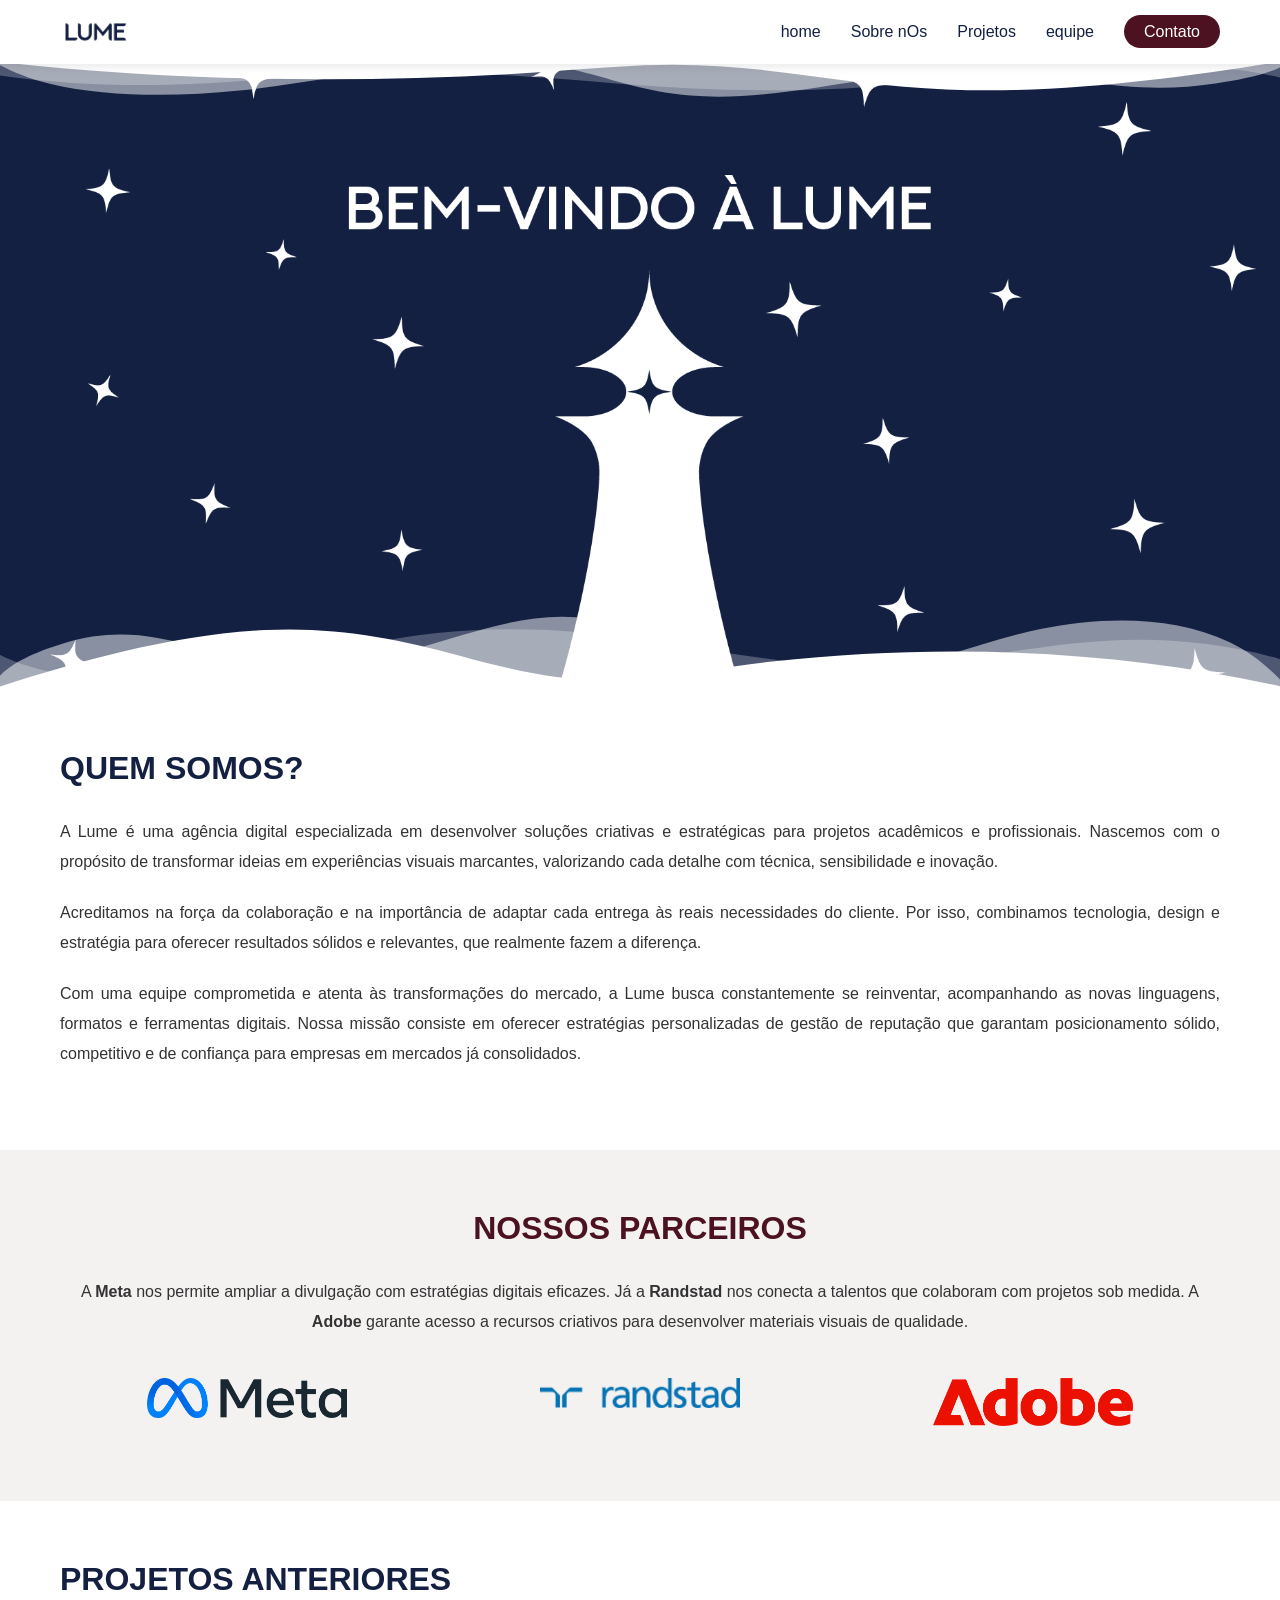
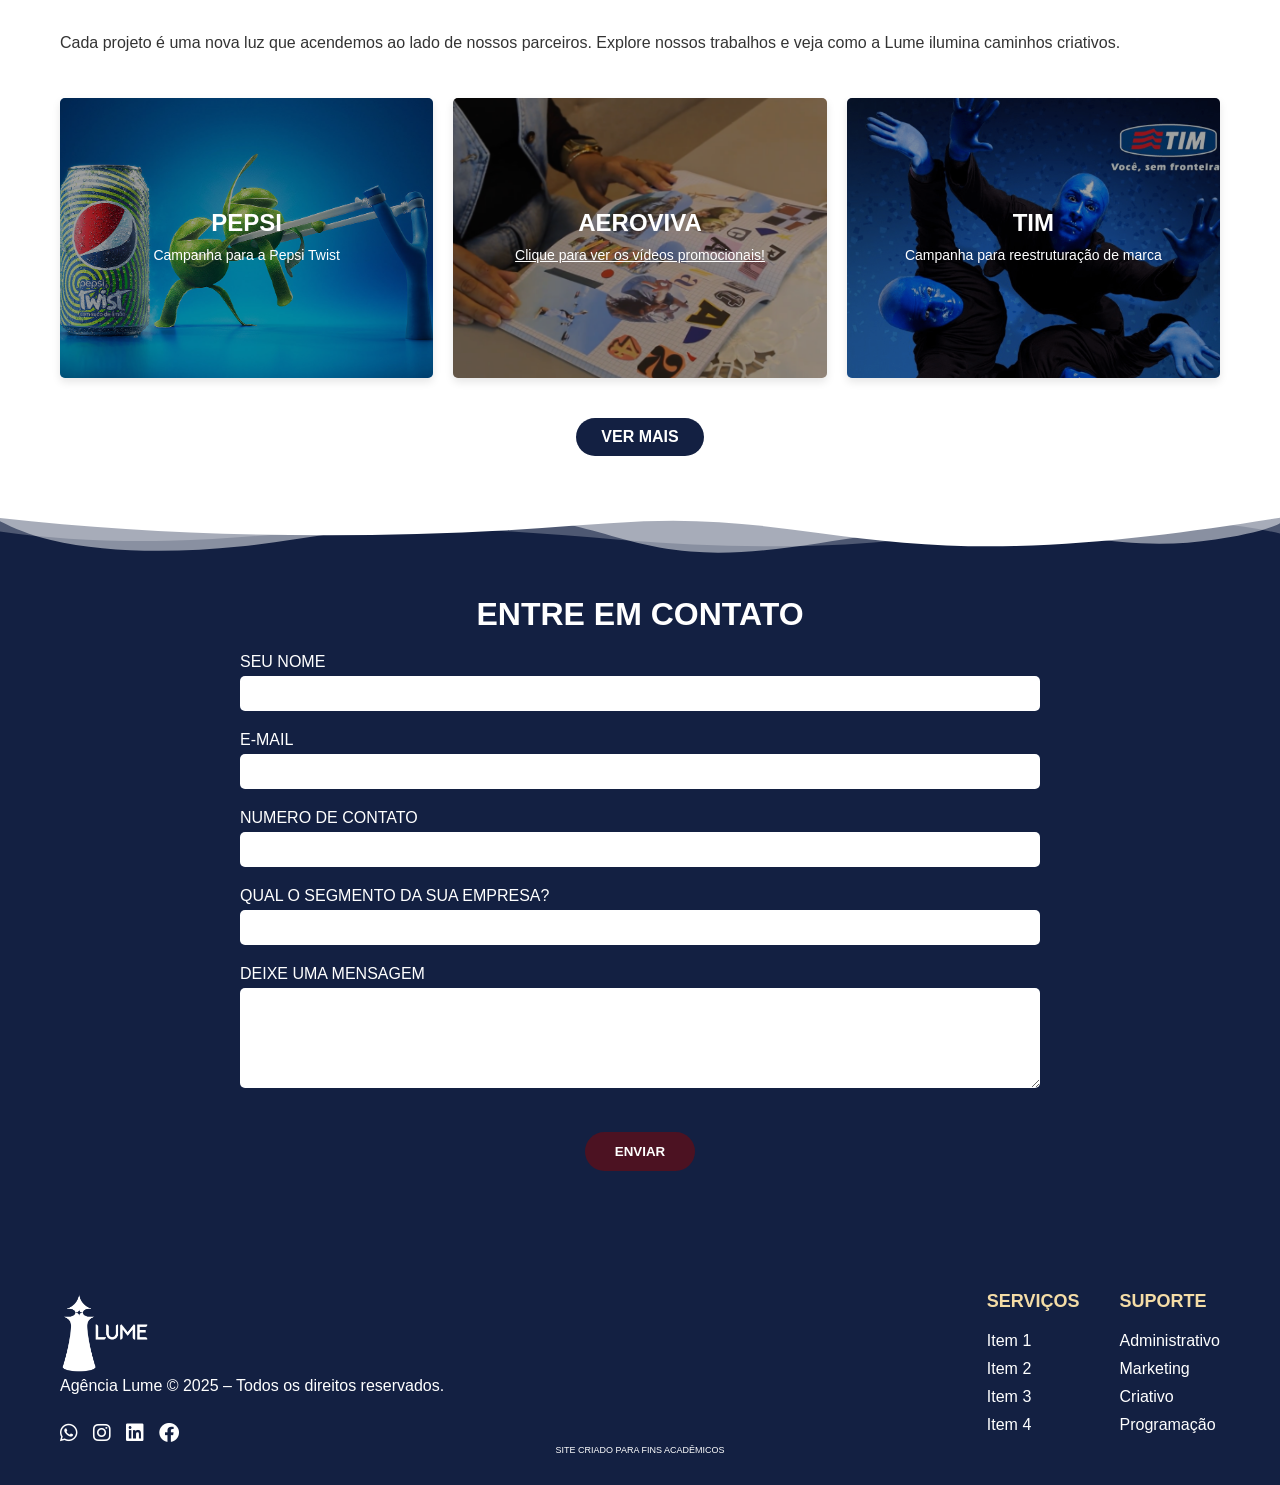
==== commit 9144ceef: "att" ====
--- a/index.html
+++ b/index.html
@@ -94,7 +94,7 @@
     <section id="projetos" class="projetos">
         <div class="container" data-aos="fade-right" data-aos-duration="1500">
             <h2>PROJETOS ANTERIORES</h2>
-            <p>Lorem ipsum dolor sit amet, consectetur adipiscing elit, sed do eiusmod tempor incididunt ut labore et dolore magna aliqua. Ut enim ad minim veniam, quis nostrud exercitation ullamco laboris nisi ut aliquip ex ea commodo consequat. Duis aute irure dolor in reprehenderit in voluptate velit esse cillum dolore eu fugiat nulla pariatur.</p>
+            <p>Cada projeto é uma nova luz que acendemos ao lado de nossos parceiros. Explore nossos trabalhos e veja como a Lume ilumina caminhos criativos.</p>
             
             <div class="projetos-grid">
                 <a href="#" class="projeto-link">
